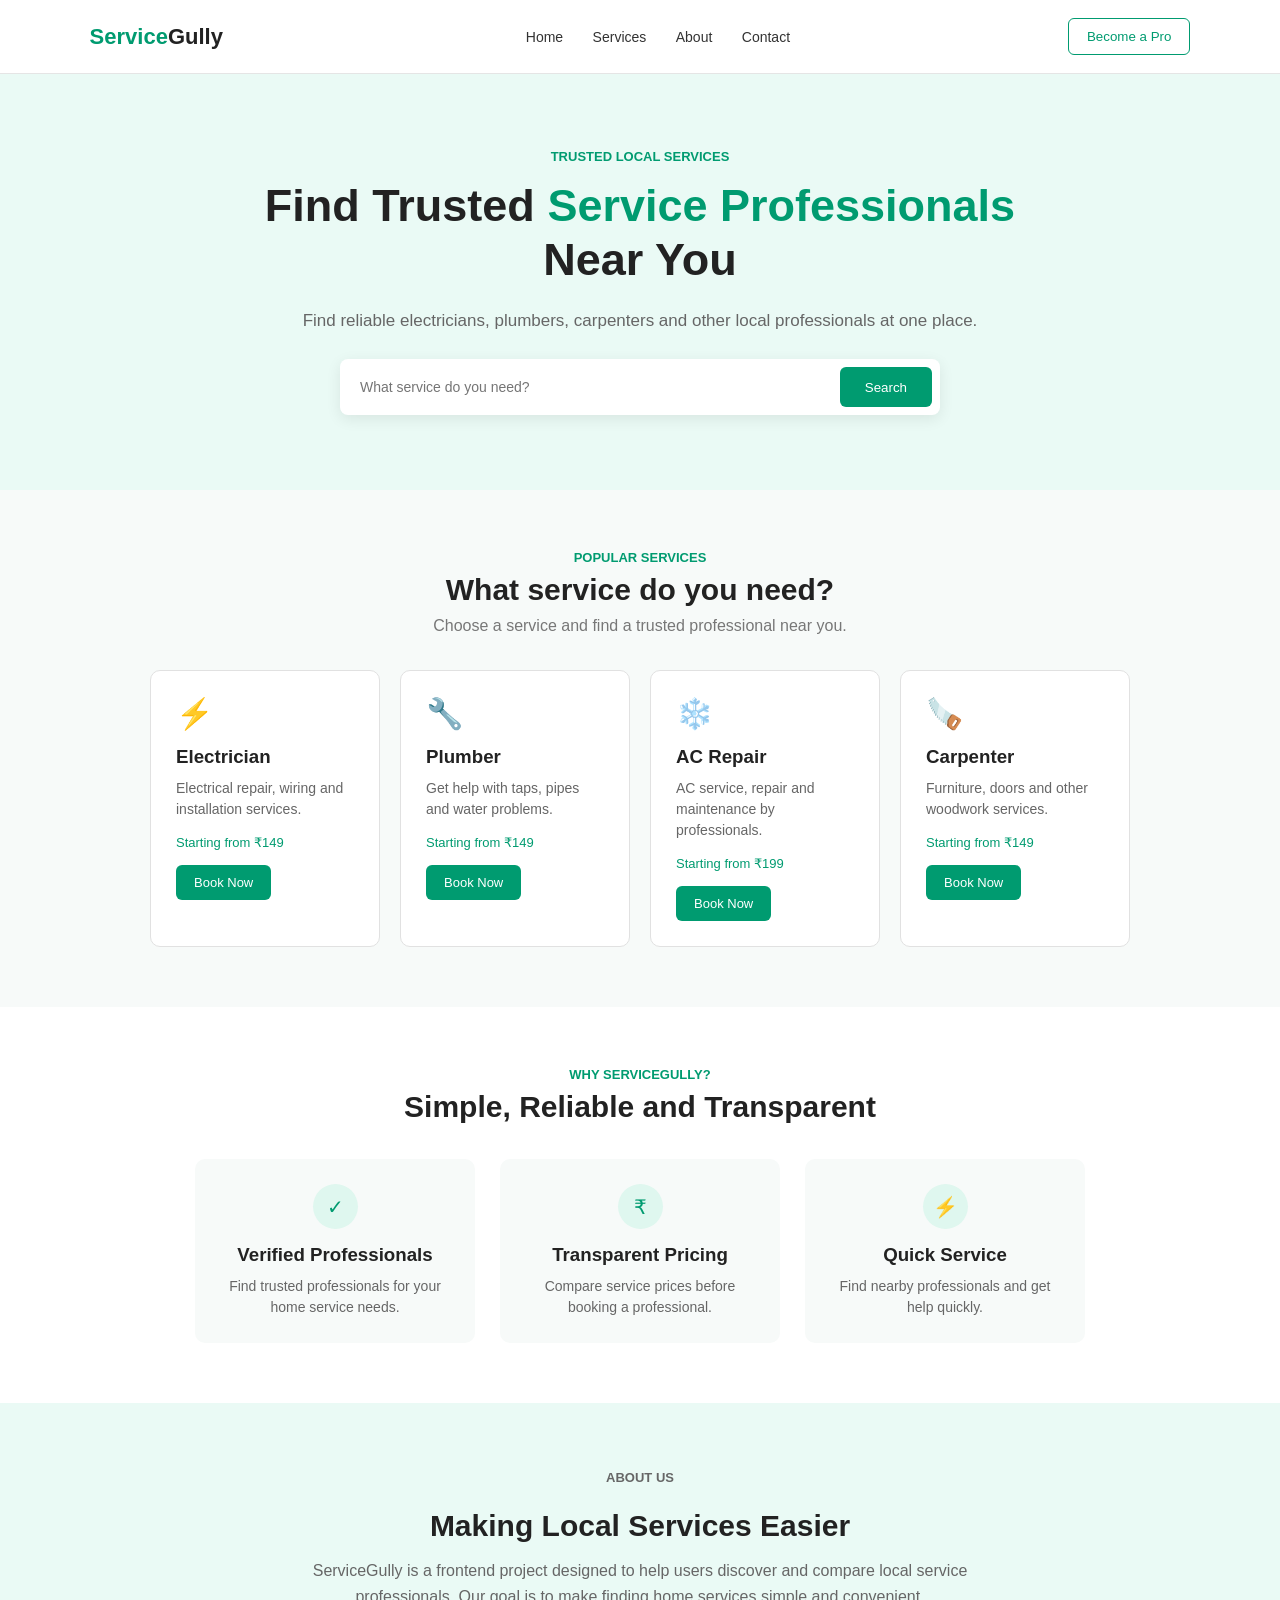
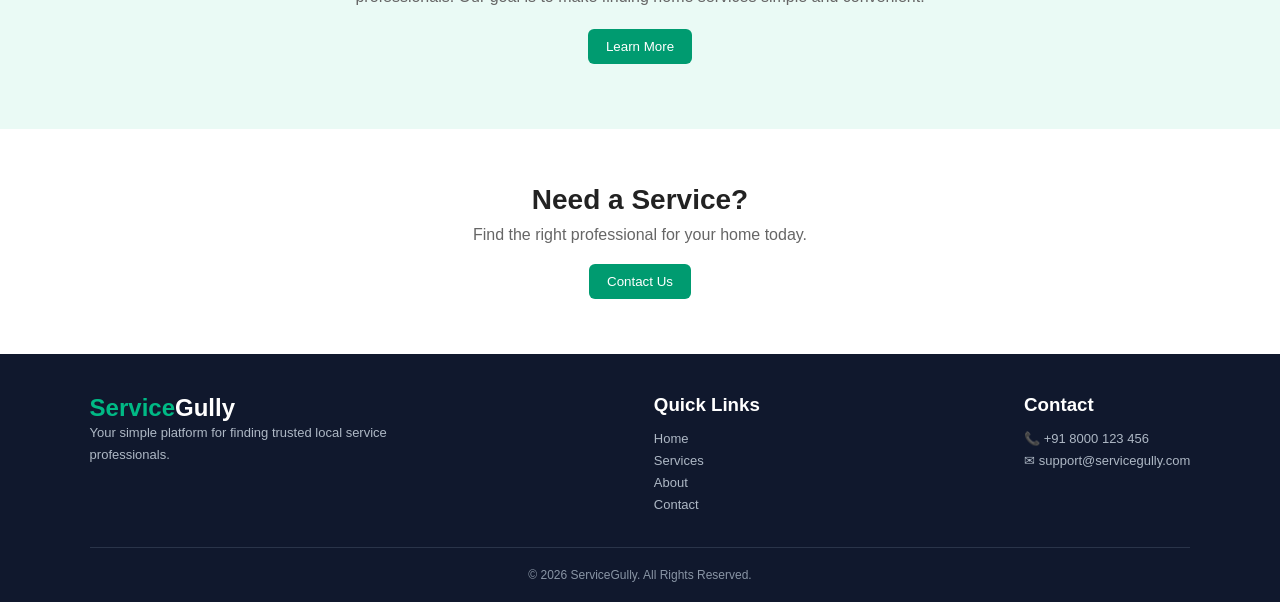
==== index.html @ fed14997 "Added ServiceGully frontend" ====
<!DOCTYPE html>
<html lang="en">
<head>
    <meta charset="UTF-8">
    <meta name="viewport" content="width=device-width, initial-scale=1.0">

    <title>ServiceGully - Local Services</title>

    <link rel="stylesheet" href="style.css">
</head>

<body>

    <!-- Navbar -->
    <header class="navbar">

        <div class="logo">
            <span>Service</span>Gully
        </div>

        <nav>
            <a href="#">Home</a>
            <a href="#services">Services</a>
            <a href="#about">About</a>
            <a href="#contact">Contact</a>
        </nav>

        <button class="nav-button">Become a Pro</button>

    </header>


    <!-- Hero Section -->
    <section class="hero">

        <div class="hero-content">

            <p class="small-heading">TRUSTED LOCAL SERVICES</p>

            <h1>
                Find Trusted
                <span>Service Professionals</span>
                Near You
            </h1>

            <p class="hero-text">
                Find reliable electricians, plumbers, carpenters
                and other local professionals at one place.
            </p>

            <div class="search-box">

                <input
                    type="text"
                    placeholder="What service do you need?"
                >

                <button>Search</button>

            </div>

        </div>

    </section>


    <!-- Services Section -->
    <section class="services-section" id="services">

        <p class="section-title">POPULAR SERVICES</p>

        <h2>What service do you need?</h2>

        <p class="section-text">
            Choose a service and find a trusted professional near you.
        </p>


        <div class="service-container">

            <!-- Card 1 -->
            <div class="service-card">

                <div class="service-icon">⚡</div>

                <h3>Electrician</h3>

                <p>
                    Electrical repair, wiring and installation services.
                </p>

                <span>Starting from ₹149</span>

                <button>Book Now</button>

            </div>


            <!-- Card 2 -->
            <div class="service-card">

                <div class="service-icon">🔧</div>

                <h3>Plumber</h3>

                <p>
                    Get help with taps, pipes and water problems.
                </p>

                <span>Starting from ₹149</span>

                <button>Book Now</button>

            </div>


            <!-- Card 3 -->
            <div class="service-card">

                <div class="service-icon">❄️</div>

                <h3>AC Repair</h3>

                <p>
                    AC service, repair and maintenance by professionals.
                </p>

                <span>Starting from ₹199</span>

                <button>Book Now</button>

            </div>


            <!-- Card 4 -->
            <div class="service-card">

                <div class="service-icon">🪚</div>

                <h3>Carpenter</h3>

                <p>
                    Furniture, doors and other woodwork services.
                </p>

                <span>Starting from ₹149</span>

                <button>Book Now</button>

            </div>

        </div>

    </section>


    <!-- Why ServiceGully -->
    <section class="why-section">

        <p class="section-title">WHY SERVICEGULLY?</p>

        <h2>Simple, Reliable and Transparent</h2>

        <div class="why-container">

            <div class="why-card">

                <div class="why-icon">✓</div>

                <h3>Verified Professionals</h3>

                <p>
                    Find trusted professionals for your home service needs.
                </p>

            </div>


            <div class="why-card">

                <div class="why-icon">₹</div>

                <h3>Transparent Pricing</h3>

                <p>
                    Compare service prices before booking a professional.
                </p>

            </div>


            <div class="why-card">

                <div class="why-icon">⚡</div>

                <h3>Quick Service</h3>

                <p>
                    Find nearby professionals and get help quickly.
                </p>

            </div>

        </div>

    </section>


    <!-- About Section -->
    <section class="about-section" id="about">

        <div class="about-content">

            <p class="section-title">ABOUT US</p>

            <h2>Making Local Services Easier</h2>

            <p>
                ServiceGully is a frontend project designed to help
                users discover and compare local service professionals.
                Our goal is to make finding home services simple and
                convenient.
            </p>

            <button>Learn More</button>

        </div>

    </section>


    <!-- Contact Section -->
    <section class="contact-section" id="contact">

        <h2>Need a Service?</h2>

        <p>
            Find the right professional for your home today.
        </p>

        <button>Contact Us</button>

    </section>


    <!-- Footer -->
    <footer>

        <div class="footer-content">

            <div>
                <h2><span>Service</span>Gully</h2>

                <p>
                    Your simple platform for finding trusted
                    local service professionals.
                </p>
            </div>


            <div>
                <h3>Quick Links</h3>

                <a href="#">Home</a>
                <a href="#services">Services</a>
                <a href="#about">About</a>
                <a href="#contact">Contact</a>
            </div>


            <div>
                <h3>Contact</h3>

                <p>📞 +91 8000 123 456</p>
                <p>✉ support@servicegully.com</p>
            </div>

        </div>


        <div class="copyright">

            <p>© 2026 ServiceGully. All Rights Reserved.</p>

        </div>

    </footer>

</body>
</html>
---- style.css ----
/* Basic Reset */

* {
    margin: 0;
    padding: 0;
    box-sizing: border-box;
}


body {
    font-family: Arial, sans-serif;
    color: #222;
    background-color: #f7faf9;
}


/* Navbar */

.navbar {
    background-color: white;

    display: flex;
    align-items: center;
    justify-content: space-between;

    padding: 18px 7%;

    border-bottom: 1px solid #e5e5e5;
}


.logo {
    font-size: 22px;
    font-weight: bold;
}

.logo span {
    color: #009b70;
}


nav a {
    text-decoration: none;
    color: #333;

    margin-left: 25px;

    font-size: 14px;
}


nav a:hover {
    color: #009b70;
}


button {
    background-color: #009b70;
    color: white;

    border: none;
    border-radius: 6px;

    padding: 10px 18px;

    cursor: pointer;
}


button:hover {
    background-color: #007d5b;
}


.nav-button {
    background-color: white;
    color: #009b70;

    border: 1px solid #009b70;
}


/* Hero */

.hero {
    background-color: #eafaf5;

    text-align: center;

    padding: 75px 20px;
}


.hero-content {
    max-width: 800px;
    margin: auto;
}


.small-heading {
    color: #009b70;

    font-size: 13px;
    font-weight: bold;

    margin-bottom: 15px;
}


.hero h1 {
    font-size: 45px;
    line-height: 1.2;

    margin-bottom: 20px;
}


.hero h1 span {
    color: #009b70;
}


.hero-text {
    color: #666;

    font-size: 17px;
    line-height: 1.6;

    margin-bottom: 25px;
}


.search-box {
    background-color: white;

    max-width: 600px;

    margin: auto;

    padding: 8px;

    border-radius: 8px;

    display: flex;

    box-shadow: 0 4px 15px #00000015;
}


.search-box input {
    flex: 1;

    border: none;

    padding: 12px;

    outline: none;

    font-size: 14px;
}


.search-box button {
    padding: 12px 25px;
}


/* Services */

.services-section {
    text-align: center;

    padding: 60px 7%;
}


.section-title {
    color: #009b70;

    font-size: 13px;
    font-weight: bold;

    margin-bottom: 8px;
}


.services-section h2,
.why-section h2 {
    font-size: 30px;

    margin-bottom: 10px;
}


.section-text {
    color: #777;

    margin-bottom: 35px;
}


.service-container {
    display: flex;

    justify-content: center;

    gap: 20px;

    flex-wrap: wrap;
}


.service-card {
    background-color: white;

    width: 230px;

    padding: 25px;

    border: 1px solid #e1e1e1;

    border-radius: 10px;

    text-align: left;

    transition: 0.3s;
}


.service-card:hover {
    transform: translateY(-5px);

    box-shadow: 0 8px 20px #00000012;
}


.service-icon {
    font-size: 30px;

    margin-bottom: 15px;
}


.service-card h3 {
    margin-bottom: 10px;
}


.service-card p {
    color: #666;

    font-size: 14px;

    line-height: 1.5;

    margin-bottom: 15px;
}


.service-card span {
    display: block;

    color: #009b70;

    font-size: 13px;

    margin-bottom: 15px;
}


.service-card button {
    font-size: 13px;
}


/* Why Section */

.why-section {
    background-color: white;

    text-align: center;

    padding: 60px 7%;
}


.why-container {
    display: flex;

    justify-content: center;

    gap: 25px;

    margin-top: 35px;
}


.why-card {
    width: 280px;

    padding: 25px;

    background-color: #f7faf9;

    border-radius: 10px;
}


.why-icon {
    background-color: #dff7ef;

    color: #009b70;

    width: 45px;
    height: 45px;

    display: flex;

    align-items: center;
    justify-content: center;

    margin: auto auto 15px;

    border-radius: 50%;

    font-size: 20px;
}


.why-card h3 {
    margin-bottom: 10px;
}


.why-card p {
    color: #666;

    font-size: 14px;

    line-height: 1.5;
}


/* About */

.about-section {
    padding: 65px 7%;

    background-color: #eafaf5;

    text-align: center;
}


.about-content {
    max-width: 700px;

    margin: auto;
}


.about-content h2 {
    font-size: 30px;

    margin-bottom: 15px;
}


.about-content p {
    color: #666;

    line-height: 1.6;

    margin-bottom: 20px;
}


/* Contact */

.contact-section {
    text-align: center;

    padding: 55px 20px;

    background-color: white;
}


.contact-section h2 {
    font-size: 28px;

    margin-bottom: 10px;
}


.contact-section p {
    color: #666;

    margin-bottom: 20px;
}


/* Footer */

footer {
    background-color: #10182d;

    color: white;

    padding: 40px 7% 20px;
}


.footer-content {
    display: flex;

    justify-content: space-between;

    gap: 50px;

    padding-bottom: 30px;
}


.footer-content > div {
    max-width: 300px;
}


.footer-content h2 span {
    color: #00b985;
}


.footer-content h3 {
    margin-bottom: 12px;
}


.footer-content p,
.footer-content a {
    color: #aeb8c5;

    font-size: 13px;

    line-height: 1.7;
}


.footer-content a {
    display: block;

    text-decoration: none;
}


.footer-content a:hover {
    color: #00b985;
}


.copyright {
    text-align: center;

    border-top: 1px solid #2a3449;

    padding-top: 20px;

    color: #8995a5;

    font-size: 12px;
}


/* Responsive Design */

@media (max-width: 700px) {

    .navbar {
        flex-direction: column;

        gap: 15px;
    }


    nav a {
        margin: 0 8px;
    }


    .hero h1 {
        font-size: 32px;
    }


    .search-box {
        flex-direction: column;

        gap: 8px;
    }


    .why-container {
        flex-direction: column;

        align-items: center;
    }


    .footer-content {
        flex-direction: column;
    }

}
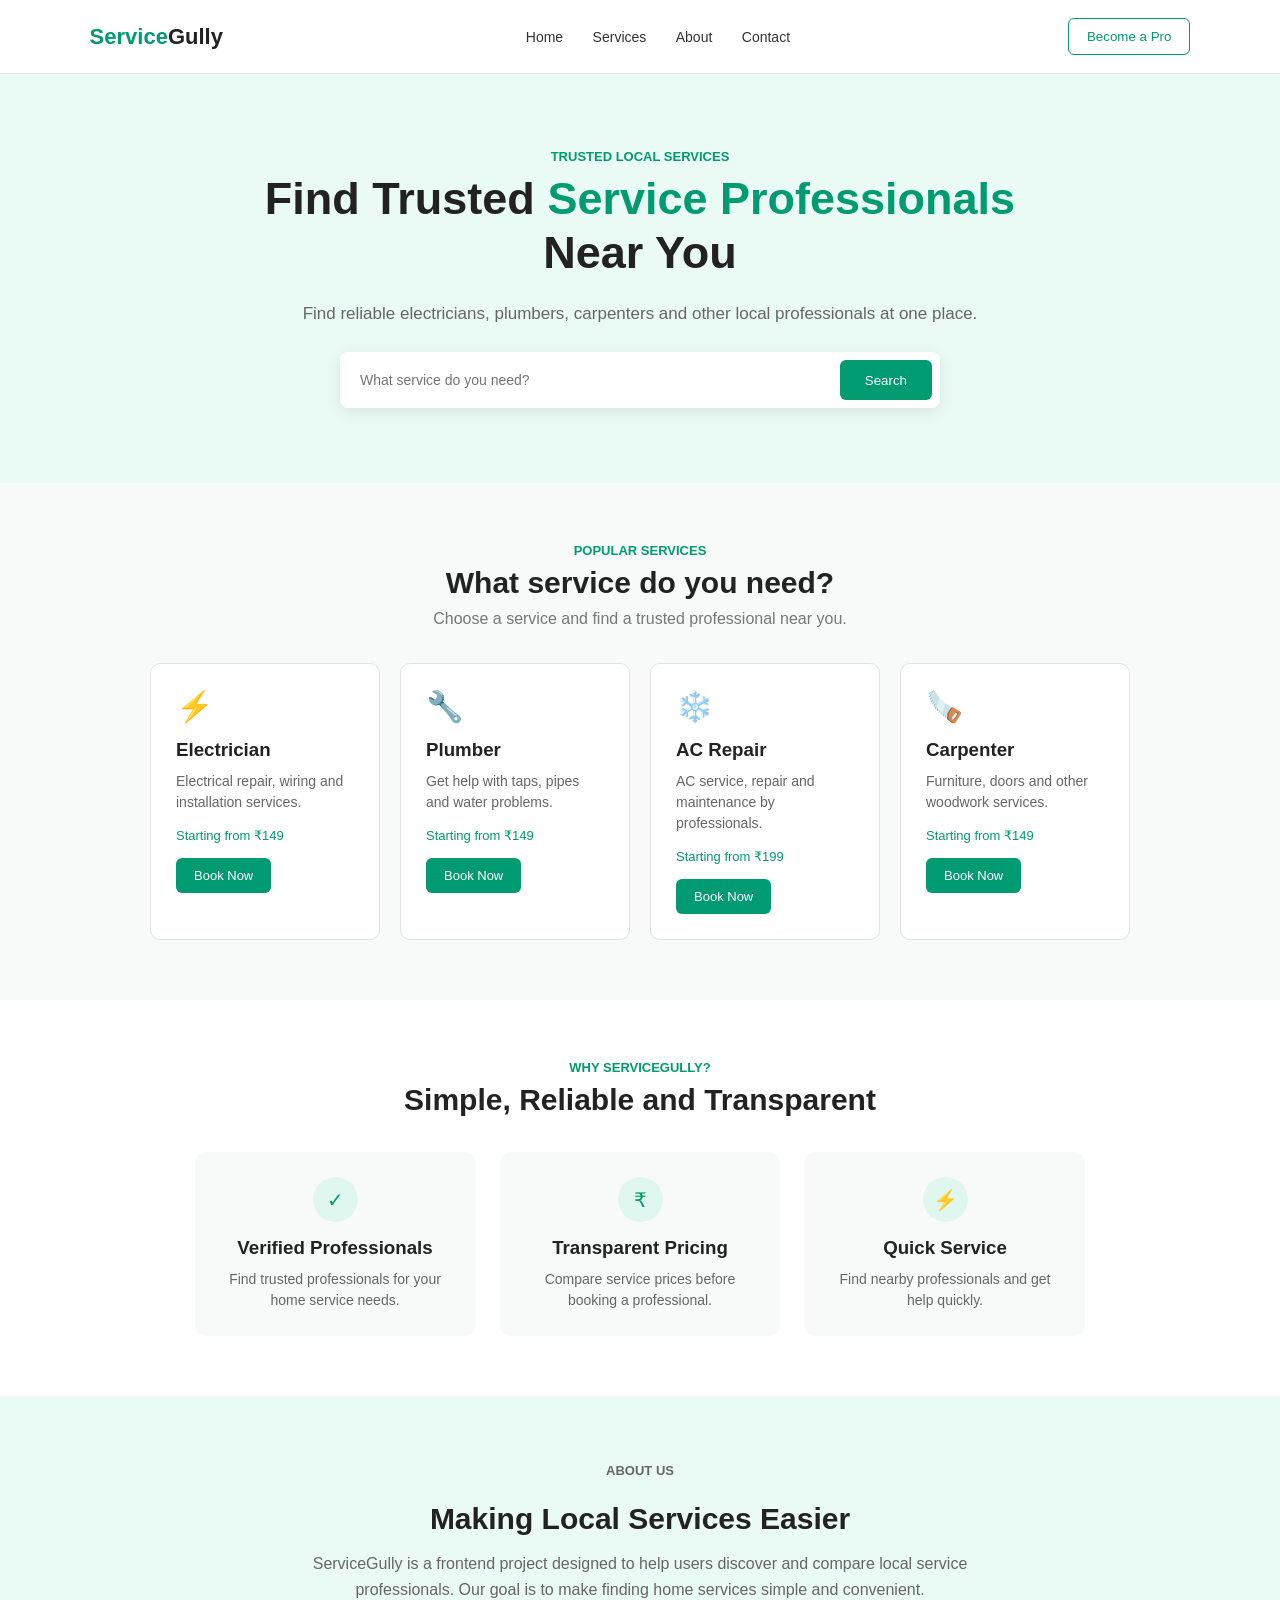
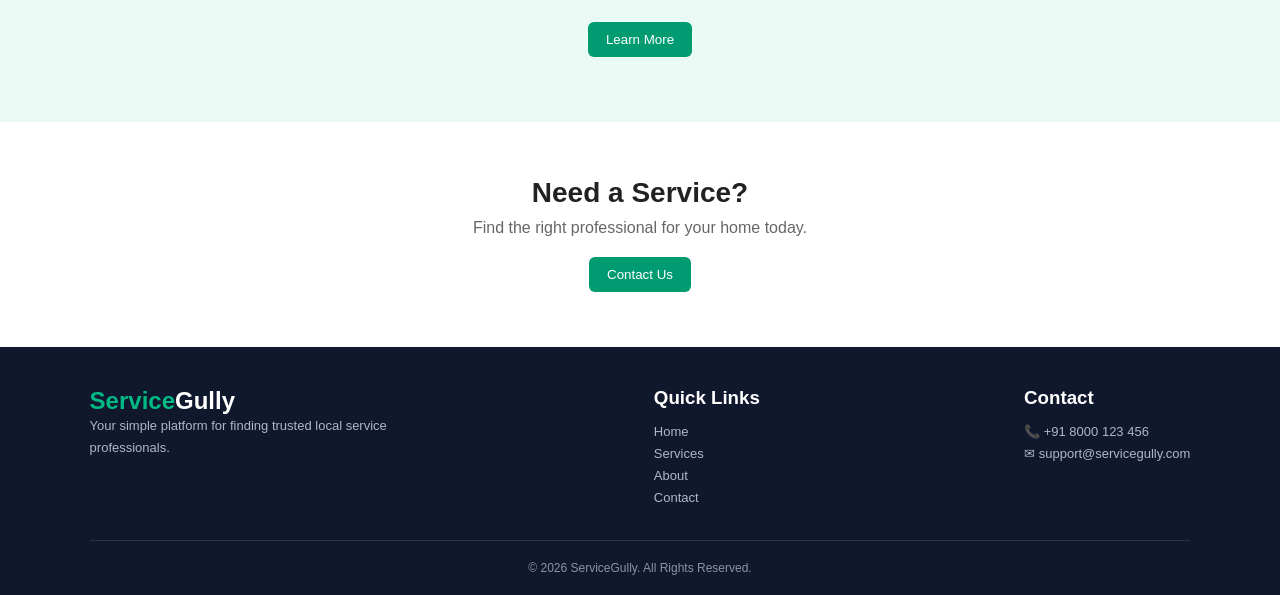
==== commit 360e76a9: "Changed css of button and section-heading" ====
--- a/index.html
+++ b/index.html
@@ -35,7 +35,7 @@
 
         <div class="hero-content">
 
-            <p class="small-heading">TRUSTED LOCAL SERVICES</p>
+            <p class="section-title">TRUSTED LOCAL SERVICES</p>
 
             <h1>
                 Find Trusted
--- a/style.css
+++ b/style.css
@@ -13,6 +13,15 @@
     background-color: #f7faf9;
 }
 
+.section-title {
+    color: #009b70;
+
+    font-size: 13px;
+    font-weight: bold;
+
+    margin-bottom: 8px;
+}
+
 
 /* Navbar */
 
@@ -69,6 +78,7 @@
 
 button:hover {
     background-color: #007d5b;
+    color: white;
 }
 
 
@@ -97,15 +107,6 @@
 }
 
 
-.small-heading {
-    color: #009b70;
-
-    font-size: 13px;
-    font-weight: bold;
-
-    margin-bottom: 15px;
-}
-
 
 .hero h1 {
     font-size: 45px;
@@ -174,14 +175,7 @@
 }
 
 
-.section-title {
-    color: #009b70;
-
-    font-size: 13px;
-    font-weight: bold;
-
-    margin-bottom: 8px;
-}
+
 
 
 .services-section h2,
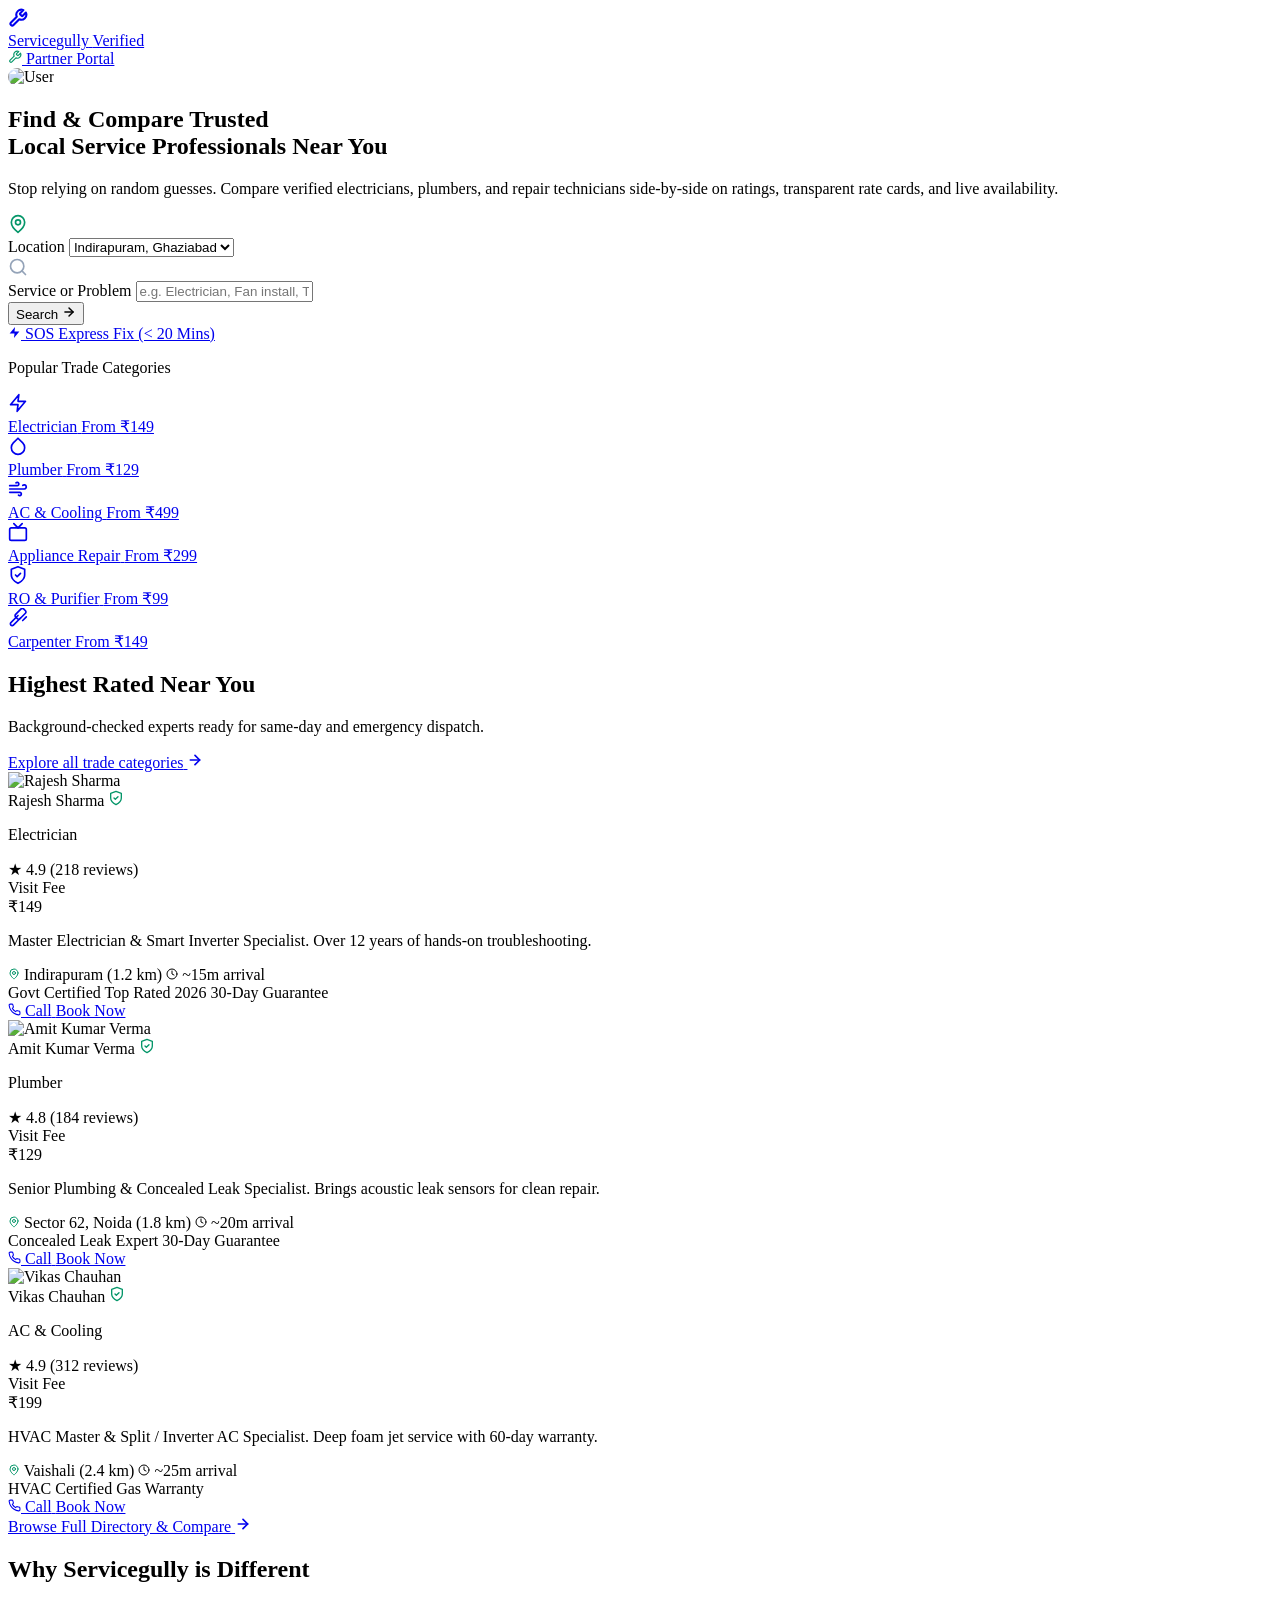
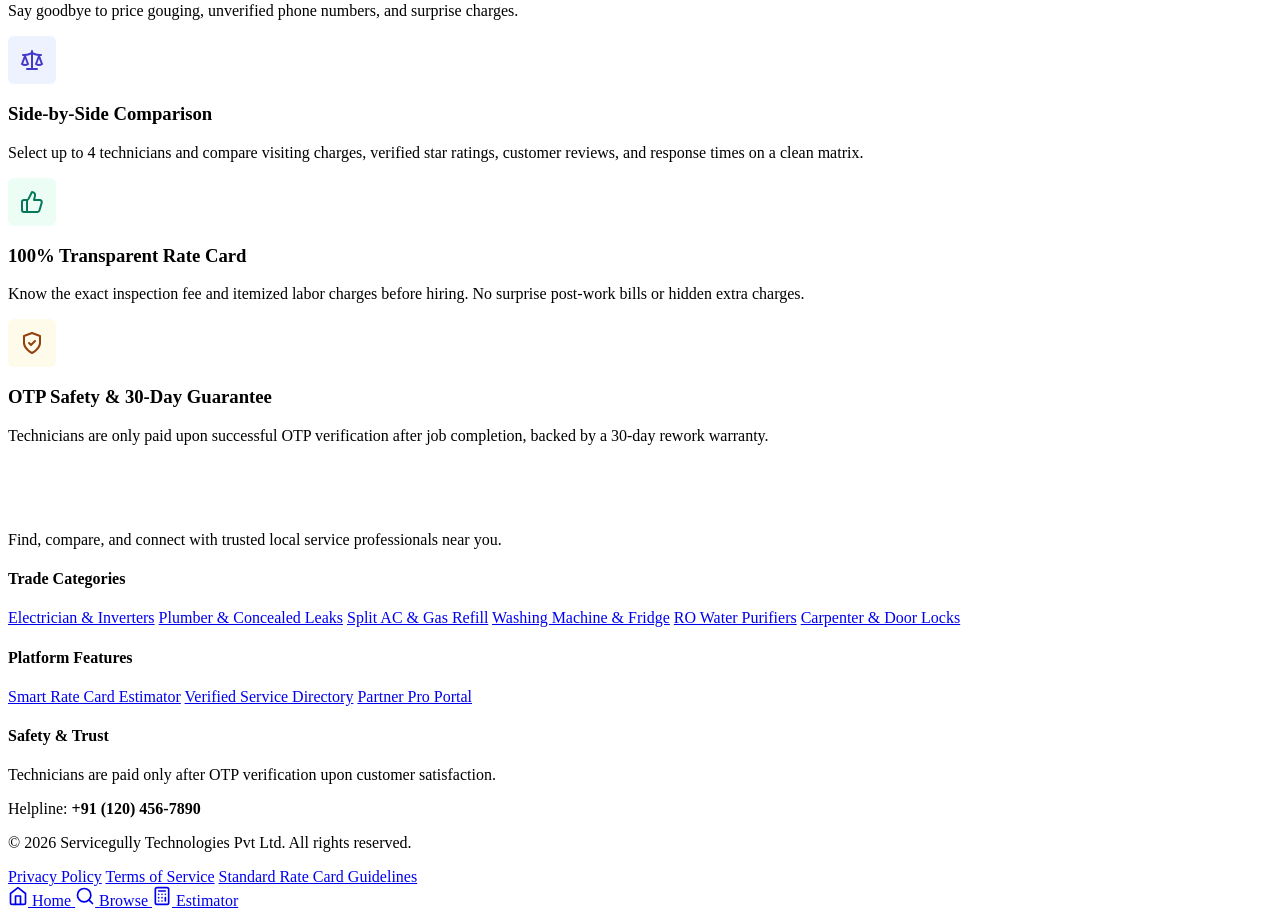
==== commit 1242b8a5: "index out" ====
--- a/index.html
+++ b/index.html
@@ -1,290 +1,506 @@
-<!DOCTYPE html>
+<!doctype html>
 <html lang="en">
-<head>
-    <meta charset="UTF-8">
-    <meta name="viewport" content="width=device-width, initial-scale=1.0">
-
-    <title>ServiceGully - Local Services</title>
-
-    <link rel="stylesheet" href="style.css">
-</head>
-
-<body>
-
-    <!-- Navbar -->
-    <header class="navbar">
-
-        <div class="logo">
-            <span>Service</span>Gully
-        </div>
-
-        <nav>
-            <a href="#">Home</a>
-            <a href="#services">Services</a>
-            <a href="#about">About</a>
-            <a href="#contact">Contact</a>
+  <head>
+    <meta charset="UTF-8" />
+    <meta name="viewport" content="width=device-width, initial-scale=1.0" />
+    <title>Servicegully — Find & Compare Trusted Local Service Professionals</title>
+    <meta name="description" content="Centralized platform to find, compare, and instantly book trusted local service professionals (electricians, plumbers, repair technicians) based on ratings, real-time availability, and transparent charges." />
+    
+    <!-- Tailwind CSS (CDN for this frontend prototype) -->
+    <script src="https://cdn.tailwindcss.com"></script>
+
+    <!-- Google Fonts: Sora (Headings) & Manrope (Body) -->
+    <link rel="preconnect" href="https://fonts.googleapis.com" />
+    <link rel="preconnect" href="https://fonts.gstatic.com" crossorigin />
+    <link href="https://fonts.googleapis.com/css2?family=Manrope:wght@300;400;500;600;700;800&family=Sora:wght@400;500;600;700;800;900&display=swap" rel="stylesheet" />
+
+    <!-- Pure Vanilla CSS Stylesheet -->
+    <link rel="stylesheet" href="css/style.css" />
+    <link rel="stylesheet" href="css/interactive.css" />
+  </head>
+  <body>
+    <!-- Top Navigation -->
+    <header class="header-sticky glass-nav">
+      <div class="container nav-wrapper">
+        <!-- Brand Logo & Locality -->
+        <div class="flex items-center gap-4">
+          <a href="index.html" class="brand-logo">
+            <div class="brand-icon-box">
+              <svg width="20" height="20" viewBox="0 0 24 24" fill="none" stroke="currentColor" stroke-width="2.5" stroke-linecap="round" stroke-linejoin="round"><path d="M14.7 6.3a1 1 0 0 0 0 1.4l1.6 1.6a1 1 0 0 0 1.4 0l3.77-3.77a6 6 0 0 1-7.94 7.94l-6.91 6.91a2.12 2.12 0 0 1-3-3l6.91-6.91a6 6 0 0 1 7.94-7.94l-3.76 3.76z"/></svg>
+            </div>
+            <div>
+              <div class="flex items-center">
+                <span class="brand-title">Service<span class="brand-highlight">gully</span></span>
+                <span class="brand-badge">Verified</span>
+              </div>
+              <p class="text-xs text-slate-500 font-medium" style="display: none; @media(min-width: 768px){display: block;}">Trusted local pros near you</p>
+            </div>
+          </a>
+
+          <!-- Locality Selector -->
+          <div style="display: none; @media(min-width: 1024px){display: block;}">
+            <div class="category-pill" style="padding: 0.375rem 0.75rem; font-size: 0.75rem;">
+              <svg width="14" height="14" viewBox="0 0 24 24" fill="none" stroke="#059669" stroke-width="2" stroke-linecap="round" stroke-linejoin="round"><path d="M20 10c0 6-8 12-8 12s-8-6-8-12a8 8 0 0 1 16 0Z"/><circle cx="12" cy="10" r="3"/></svg>
+              <span class="truncate" style="max-width: 140px;">Indirapuram, Ghaziabad</span>
+            </div>
+          </div>
+        </div>
+
+        <!-- Desktop Navigation Links -->
+        <nav class="flex items-center gap-2" style="display: none; @media(min-width: 768px){display: flex;}">
+          <a href="index.html" class="nav-link active">
+            <svg width="15" height="15" viewBox="0 0 24 24" fill="none" stroke="currentColor" stroke-width="2" stroke-linecap="round" stroke-linejoin="round"><path d="m3 9 9-7 9 7v11a2 2 0 0 1-2 2H5a2 2 0 0 1-2-2z"/><polyline points="9 22 9 12 15 12 15 22"/></svg>
+            <span>Home</span>
+          </a>
+          <a href="browse.html" class="nav-link">
+            <svg width="15" height="15" viewBox="0 0 24 24" fill="none" stroke="currentColor" stroke-width="2" stroke-linecap="round" stroke-linejoin="round"><circle cx="11" cy="11" r="8"/><path d="m21 21-4.3-4.3"/></svg>
+            <span>Find Pros</span>
+          </a>
+          <a href="calculator.html" class="nav-link">
+            <svg width="15" height="15" viewBox="0 0 24 24" fill="none" stroke="currentColor" stroke-width="2" stroke-linecap="round" stroke-linejoin="round"><rect width="16" height="20" x="4" y="2" rx="2"/><line x1="8" x2="16" y1="6" y2="6"/><line x1="16" x2="16" y1="14" y2="18"/><path d="M16 10h.01"/><path d="M12 10h.01"/><path d="M8 10h.01"/><path d="M12 14h.01"/><path d="M8 14h.01"/><path d="M12 18h.01"/><path d="M8 18h.01"/></svg>
+            <span>Rate Estimator</span>
+          </a>
         </nav>
 
-        <button class="nav-button">Become a Pro</button>
-
+        <!-- Right Controls -->
+        <div class="flex items-center gap-2.5">
+          <a href="partner.html" class="btn btn-outline btn-sm">
+            <svg width="14" height="14" viewBox="0 0 24 24" fill="none" stroke="#059669" stroke-width="2" stroke-linecap="round" stroke-linejoin="round"><path d="M14.7 6.3a1 1 0 0 0 0 1.4l1.6 1.6a1 1 0 0 0 1.4 0l3.77-3.77a6 6 0 0 1-7.94 7.94l-6.91 6.91a2.12 2.12 0 0 1-3-3l6.91-6.91a6 6 0 0 1 7.94-7.94l-3.76 3.76z"/></svg>
+            <span class="font-bold">Partner Portal</span>
+          </a>
+
+          <a href="browse.html?emergency=true" class="btn btn-sos btn-sm pulse-sos" style="display: none; @media(min-width: 1024px){display: inline-flex;}">
+            <svg width="14" height="14" viewBox="0 0 24 24" fill="currentColor" stroke="none"><polygon points="13 2 3 14 12 14 11 22 21 10 12 10 13 2"/></svg>
+            <span>SOS 30-Min</span>
+          </a>
+
+          <div class="flex items-center gap-2 p-1 rounded-full border border-slate-200 bg-white">
+            <img src="https://images.unsplash.com/photo-1535713875002-d1d0cf377fde?w=150" alt="User" style="width: 2rem; height: 2rem; border-radius: 9999px; object-fit: cover; border: 2px solid var(--color-primary-500);" />
+            <span class="font-bold text-xs text-slate-800" style="display: none; @media(min-width: 640px){display: inline;}">Rajshekhar</span>
+          </div>
+        </div>
+      </div>
     </header>
 
-
     <!-- Hero Section -->
-    <section class="hero">
-
-        <div class="hero-content">
-
-            <p class="section-title">TRUSTED LOCAL SERVICES</p>
-
-            <h1>
-                Find Trusted
-                <span>Service Professionals</span>
-                Near You
-            </h1>
-
-            <p class="hero-text">
-                Find reliable electricians, plumbers, carpenters
-                and other local professionals at one place.
+    <section class="hero-section">
+      <div class="hero-glow-1"></div>
+      <div class="hero-glow-2"></div>
+
+      <div class="container relative">
+        <!-- Headline -->
+        <div class="text-center max-w-4xl mb-8">
+          <h1 class="hero-title">
+            Find & Compare Trusted <br />
+            <span class="gradient-text">Local Service Professionals</span> Near You
+          </h1>
+          <p class="text-sm sm:text-base text-slate-600 max-w-2xl mx-auto font-medium mt-4 leading-relaxed">
+            Stop relying on random guesses. Compare verified electricians, plumbers, and repair technicians side-by-side on ratings, transparent rate cards, and live availability.
+          </p>
+        </div>
+
+        <!-- Central Search Box -->
+        <div class="max-w-3xl mb-8">
+          <form action="browse.html" method="GET" class="search-box-card flex flex-col md:flex-row items-stretch gap-3">
+            <!-- Locality Selector -->
+            <div class="search-field-pill">
+              <svg width="20" height="20" viewBox="0 0 24 24" fill="none" stroke="#059669" stroke-width="2" stroke-linecap="round" stroke-linejoin="round"><path d="M20 10c0 6-8 12-8 12s-8-6-8-12a8 8 0 0 1 16 0Z"/><circle cx="12" cy="10" r="3"/></svg>
+              <div class="flex-1 text-left min-w-0">
+                <label class="field-label">Location</label>
+                <select name="locality" class="field-select">
+                  <option value="Indirapuram, Ghaziabad" selected>Indirapuram, Ghaziabad</option>
+                  <option value="Sector 62, Noida">Sector 62, Noida</option>
+                  <option value="Vaishali, Ghaziabad">Vaishali, Ghaziabad</option>
+                  <option value="Kaushambi, Ghaziabad">Kaushambi, Ghaziabad</option>
+                  <option value="Vasundhara, Ghaziabad">Vasundhara, Ghaziabad</option>
+                  <option value="Sector 18, Noida">Sector 18, Noida</option>
+                </select>
+              </div>
+            </div>
+
+            <!-- Keyword Input -->
+            <div class="search-field-pill" style="flex: 1.5;">
+              <svg width="20" height="20" viewBox="0 0 24 24" fill="none" stroke="#94a3b8" stroke-width="2" stroke-linecap="round" stroke-linejoin="round"><circle cx="11" cy="11" r="8"/><path d="m21 21-4.3-4.3"/></svg>
+              <div class="flex-1 text-left">
+                <label class="field-label">Service or Problem</label>
+                <input type="text" name="search" placeholder="e.g. Electrician, Fan install, Tap leak..." class="field-input" />
+              </div>
+            </div>
+
+            <!-- Action Buttons -->
+            <div class="flex items-center gap-2">
+              <button type="submit" class="btn btn-primary btn-md flex-1">
+                <span>Search</span>
+                <svg width="14" height="14" viewBox="0 0 24 24" fill="none" stroke="currentColor" stroke-width="2.5" stroke-linecap="round" stroke-linejoin="round"><path d="M5 12h14"/><path d="m12 5 7 7-7 7"/></svg>
+              </button>
+            </div>
+          </form>
+
+          <!-- Quick SOS Pill -->
+          <div class="mt-4 flex items-center justify-start gap-3 px-2">
+            <a href="browse.html?emergency=true" class="btn btn-sos btn-sm pulse-sos">
+              <svg width="13" height="13" viewBox="0 0 24 24" fill="currentColor" stroke="none"><polygon points="13 2 3 14 12 14 11 22 21 10 12 10 13 2"/></svg>
+              <span>SOS Express Fix (&lt; 20 Mins)</span>
+            </a>
+          </div>
+        </div>
+
+        <!-- Popular Trade Categories Grid -->
+        <div class="mt-12">
+          <p class="text-center text-xs font-bold uppercase tracking-wider text-slate-400 mb-4">Popular Trade Categories</p>
+          <div class="grid grid-cols-2 sm:grid-cols-3 md:grid-cols-6 gap-3">
+            <a href="browse.html?category=Electrician" class="category-card">
+              <div class="category-icon-box">
+                <svg width="20" height="20" viewBox="0 0 24 24" fill="none" stroke="currentColor" stroke-width="2" stroke-linecap="round" stroke-linejoin="round"><polygon points="13 2 3 14 12 14 11 22 21 10 12 10 13 2"/></svg>
+              </div>
+              <span class="font-bold text-xs text-slate-800">Electrician</span>
+              <span class="text-[10px] text-slate-400 mt-0.5">From ₹149</span>
+            </a>
+
+            <a href="browse.html?category=Plumber" class="category-card">
+              <div class="category-icon-box">
+                <svg width="20" height="20" viewBox="0 0 24 24" fill="none" stroke="currentColor" stroke-width="2" stroke-linecap="round" stroke-linejoin="round"><path d="M12 2.69l5.66 5.66a8 8 0 1 1-11.31 0z"/></svg>
+              </div>
+              <span class="font-bold text-xs text-slate-800">Plumber</span>
+              <span class="text-[10px] text-slate-400 mt-0.5">From ₹129</span>
+            </a>
+
+            <a href="browse.html?category=AC%20Repair" class="category-card">
+              <div class="category-icon-box">
+                <svg width="20" height="20" viewBox="0 0 24 24" fill="none" stroke="currentColor" stroke-width="2" stroke-linecap="round" stroke-linejoin="round"><path d="M17.7 7.7a2.5 2.5 0 1 1 1.8 4.3H2"/><path d="M9.6 4.6A2 2 0 1 1 11 8H2"/><path d="M12.6 19.4A2 2 0 1 0 14 16H2"/></svg>
+              </div>
+              <span class="font-bold text-xs text-slate-800">AC & Cooling</span>
+              <span class="text-[10px] text-slate-400 mt-0.5">From ₹499</span>
+            </a>
+
+            <a href="browse.html?category=Appliance%20Specialist" class="category-card">
+              <div class="category-icon-box">
+                <svg width="20" height="20" viewBox="0 0 24 24" fill="none" stroke="currentColor" stroke-width="2" stroke-linecap="round" stroke-linejoin="round"><rect width="20" height="15" x="2" y="7" rx="2" ry="2"/><polyline points="17 2 12 7 7 2"/></svg>
+              </div>
+              <span class="font-bold text-xs text-slate-800">Appliance Repair</span>
+              <span class="text-[10px] text-slate-400 mt-0.5">From ₹299</span>
+            </a>
+
+            <a href="browse.html?category=RO%20Water%20Purifier" class="category-card">
+              <div class="category-icon-box">
+                <svg width="20" height="20" viewBox="0 0 24 24" fill="none" stroke="currentColor" stroke-width="2" stroke-linecap="round" stroke-linejoin="round"><path d="M12 22s8-4 8-10V5l-8-3-8 3v7c0 6 8 10 8 10z"/><path d="m9 12 2 2 4-4"/></svg>
+              </div>
+              <span class="font-bold text-xs text-slate-800">RO & Purifier</span>
+              <span class="text-[10px] text-slate-400 mt-0.5">From ₹99</span>
+            </a>
+
+            <a href="browse.html?category=Carpenter" class="category-card">
+              <div class="category-icon-box">
+                <svg width="20" height="20" viewBox="0 0 24 24" fill="none" stroke="currentColor" stroke-width="2" stroke-linecap="round" stroke-linejoin="round"><path d="m15 12-8.5 8.5c-.83.83-2.17.83-3 0 0 0 0 0 0 0a2.12 2.12 0 0 1 0-3L12 9"/><path d="M17.64 15 22 10.64"/><path d="m20.91 3.26-2.17-2.18a2.12 2.12 0 0 0-3 0L9.12 7.7a2.12 2.12 0 0 0 0 3l2.18 2.18a2.12 2.12 0 0 0 3 0l6.61-6.62a2.12 2.12 0 0 0 0-3z"/></svg>
+              </div>
+              <span class="font-bold text-xs text-slate-800">Carpenter</span>
+              <span class="text-[10px] text-slate-400 mt-0.5">From ₹149</span>
+            </a>
+          </div>
+        </div>
+
+      </div>
+    </section>
+
+    <!-- Featured Top-Rated Specialists -->
+    <section class="py-16 bg-slate-50">
+      <div class="container">
+        <div class="flex flex-col md:flex-row md:items-end justify-between gap-4 mb-10">
+          <div>
+            <h2 class="text-2xl sm:text-3xl font-extrabold text-slate-900">Highest Rated Near You</h2>
+            <p class="text-slate-600 text-xs sm:text-sm mt-1">Background-checked experts ready for same-day and emergency dispatch.</p>
+          </div>
+
+          <a href="browse.html" class="inline-flex items-center gap-1.5 text-xs sm:text-sm font-bold text-emerald-700 hover:text-emerald-800">
+            <span>Explore all trade categories</span>
+            <svg width="16" height="16" viewBox="0 0 24 24" fill="none" stroke="currentColor" stroke-width="2.5" stroke-linecap="round" stroke-linejoin="round"><path d="M5 12h14"/><path d="m12 5 7 7-7 7"/></svg>
+          </a>
+        </div>
+
+        <div class="grid grid-cols-1 sm:grid-cols-2 lg:grid-cols-3 gap-6">
+          
+          <!-- Card 1: Rajesh Sharma -->
+          <div class="pro-card">
+            <div>
+              <div class="flex items-start justify-between gap-3 mb-4">
+                <div class="flex items-center gap-3">
+                  <img src="https://images.unsplash.com/photo-1540569014015-19a7be504e3a?w=400&auto=format&fit=crop&q=80" alt="Rajesh Sharma" class="pro-avatar" />
+                  <div>
+                    <div class="flex items-center gap-1.5">
+                      <span class="font-extrabold text-sm text-slate-900">Rajesh Sharma</span>
+                      <svg width="16" height="16" viewBox="0 0 24 24" fill="none" stroke="#059669" stroke-width="2" stroke-linecap="round" stroke-linejoin="round"><path d="M12 22s8-4 8-10V5l-8-3-8 3v7c0 6 8 10 8 10z"/><path d="m9 12 2 2 4-4"/></svg>
+                    </div>
+                    <p class="text-xs text-slate-500 font-semibold">Electrician</p>
+                    <div class="flex items-center gap-1 text-xs font-bold text-amber-700 mt-0.5">
+                      <span>★ 4.9</span>
+                      <span class="text-slate-400 font-normal">(218 reviews)</span>
+                    </div>
+                  </div>
+                </div>
+
+                <div class="text-right">
+                  <span class="text-[10px] font-bold text-slate-400 uppercase">Visit Fee</span>
+                  <div class="text-lg font-black text-slate-900 font-heading">₹149</div>
+                </div>
+              </div>
+
+              <p class="text-xs text-slate-600 mb-3 leading-relaxed">Master Electrician & Smart Inverter Specialist. Over 12 years of hands-on troubleshooting.</p>
+
+              <div class="flex flex-wrap items-center gap-x-3 gap-y-1 text-[11px] text-slate-500 mb-4 pb-3 border-b border-slate-100">
+                <span class="flex items-center gap-1">
+                  <svg width="12" height="12" viewBox="0 0 24 24" fill="none" stroke="#059669" stroke-width="2" stroke-linecap="round" stroke-linejoin="round"><path d="M20 10c0 6-8 12-8 12s-8-6-8-12a8 8 0 0 1 16 0Z"/><circle cx="12" cy="10" r="3"/></svg>
+                  <span>Indirapuram (1.2 km)</span>
+                </span>
+                <span class="flex items-center gap-1 font-bold text-emerald-700">
+                  <svg width="12" height="12" viewBox="0 0 24 24" fill="none" stroke="currentColor" stroke-width="2" stroke-linecap="round" stroke-linejoin="round"><circle cx="12" cy="12" r="10" /><polyline points="12 6 12 12 16 14"/></svg>
+                  <span>~15m arrival</span>
+                </span>
+              </div>
+
+              <div class="flex flex-wrap gap-1 mb-4">
+                <span class="badge-tag badge-emerald">Govt Certified</span>
+                <span class="badge-tag badge-emerald">Top Rated 2026</span>
+                <span class="badge-tag badge-emerald">30-Day Guarantee</span>
+              </div>
+            </div>
+
+            <div class="flex items-center gap-2 pt-2">
+              <a href="tel:+919876543210" class="btn btn-sm btn-outline flex-1">
+                <svg width="13" height="13" viewBox="0 0 24 24" fill="none" stroke="currentColor" stroke-width="2" stroke-linecap="round" stroke-linejoin="round"><path d="M22 16.92v3a2 2 0 0 1-2.18 2 19.79 19.79 0 0 1-8.63-3.07 19.5 19.5 0 0 1-6-6 19.79 19.79 0 0 1-3.07-8.67A2 2 0 0 1 4.11 2h3a2 2 0 0 1 2 1.72 12.84 12.84 0 0 0 .7 2.81 2 2 0 0 1-.45 2.11L8.09 9.91a16 16 0 0 0 6 6l1.27-1.27a2 2 0 0 1 2.11-.45 12.84 12.84 0 0 0 2.81.7A2 2 0 0 1 22 16.92z"/></svg>
+                <span>Call</span>
+              </a>
+              <a href="browse.html" class="btn btn-sm btn-primary flex-1">Book Now</a>
+            </div>
+          </div>
+
+          <!-- Card 2: Amit Kumar Verma -->
+          <div class="pro-card">
+            <div>
+              <div class="flex items-start justify-between gap-3 mb-4">
+                <div class="flex items-center gap-3">
+                  <img src="https://images.unsplash.com/photo-1507003211169-0a1dd7228f2d?w=400&auto=format&fit=crop&q=80" alt="Amit Kumar Verma" class="pro-avatar" />
+                  <div>
+                    <div class="flex items-center gap-1.5">
+                      <span class="font-extrabold text-sm text-slate-900">Amit Kumar Verma</span>
+                      <svg width="16" height="16" viewBox="0 0 24 24" fill="none" stroke="#059669" stroke-width="2" stroke-linecap="round" stroke-linejoin="round"><path d="M12 22s8-4 8-10V5l-8-3-8 3v7c0 6 8 10 8 10z"/><path d="m9 12 2 2 4-4"/></svg>
+                    </div>
+                    <p class="text-xs text-slate-500 font-semibold">Plumber</p>
+                    <div class="flex items-center gap-1 text-xs font-bold text-amber-700 mt-0.5">
+                      <span>★ 4.8</span>
+                      <span class="text-slate-400 font-normal">(184 reviews)</span>
+                    </div>
+                  </div>
+                </div>
+
+                <div class="text-right">
+                  <span class="text-[10px] font-bold text-slate-400 uppercase">Visit Fee</span>
+                  <div class="text-lg font-black text-slate-900 font-heading">₹129</div>
+                </div>
+              </div>
+
+              <p class="text-xs text-slate-600 mb-3 leading-relaxed">Senior Plumbing & Concealed Leak Specialist. Brings acoustic leak sensors for clean repair.</p>
+
+              <div class="flex flex-wrap items-center gap-x-3 gap-y-1 text-[11px] text-slate-500 mb-4 pb-3 border-b border-slate-100">
+                <span class="flex items-center gap-1">
+                  <svg width="12" height="12" viewBox="0 0 24 24" fill="none" stroke="#059669" stroke-width="2" stroke-linecap="round" stroke-linejoin="round"><path d="M20 10c0 6-8 12-8 12s-8-6-8-12a8 8 0 0 1 16 0Z"/><circle cx="12" cy="10" r="3"/></svg>
+                  <span>Sector 62, Noida (1.8 km)</span>
+                </span>
+                <span class="flex items-center gap-1 font-bold text-emerald-700">
+                  <svg width="12" height="12" viewBox="0 0 24 24" fill="none" stroke="currentColor" stroke-width="2" stroke-linecap="round" stroke-linejoin="round"><circle cx="12" cy="12" r="10"/><polyline points="12 6 12 12 16 14"/></svg>
+                  <span>~20m arrival</span>
+                </span>
+              </div>
+
+              <div class="flex flex-wrap gap-1 mb-4">
+                <span class="badge-tag badge-emerald">Concealed Leak Expert</span>
+                <span class="badge-tag badge-emerald">30-Day Guarantee</span>
+              </div>
+            </div>
+
+            <div class="flex items-center gap-2 pt-2">
+              <a href="tel:+919876543210" class="btn btn-sm btn-outline flex-1">
+                <svg width="13" height="13" viewBox="0 0 24 24" fill="none" stroke="currentColor" stroke-width="2" stroke-linecap="round" stroke-linejoin="round"><path d="M22 16.92v3a2 2 0 0 1-2.18 2 19.79 19.79 0 0 1-8.63-3.07 19.5 19.5 0 0 1-6-6 19.79 19.79 0 0 1-3.07-8.67A2 2 0 0 1 4.11 2h3a2 2 0 0 1 2 1.72 12.84 12.84 0 0 0 .7 2.81 2 2 0 0 1-.45 2.11L8.09 9.91a16 16 0 0 0 6 6l1.27-1.27a2 2 0 0 1 2.11-.45 12.84 12.84 0 0 0 2.81.7A2 2 0 0 1 22 16.92z"/></svg>
+                <span>Call</span>
+              </a>
+              <a href="browse.html" class="btn btn-sm btn-primary flex-1">Book Now</a>
+            </div>
+          </div>
+
+          <!-- Card 3: Vikas Chauhan -->
+          <div class="pro-card">
+            <div>
+              <div class="flex items-start justify-between gap-3 mb-4">
+                <div class="flex items-center gap-3">
+                  <img src="https://images.unsplash.com/photo-1500648767791-00dcc994a43e?w=400&auto=format&fit=crop&q=80" alt="Vikas Chauhan" class="pro-avatar" />
+                  <div>
+                    <div class="flex items-center gap-1.5">
+                      <span class="font-extrabold text-sm text-slate-900">Vikas Chauhan</span>
+                      <svg width="16" height="16" viewBox="0 0 24 24" fill="none" stroke="#059669" stroke-width="2" stroke-linecap="round" stroke-linejoin="round"><path d="M12 22s8-4 8-10V5l-8-3-8 3v7c0 6 8 10 8 10z"/><path d="m9 12 2 2 4-4"/></svg>
+                    </div>
+                    <p class="text-xs text-slate-500 font-semibold">AC & Cooling</p>
+                    <div class="flex items-center gap-1 text-xs font-bold text-amber-700 mt-0.5">
+                      <span>★ 4.9</span>
+                      <span class="text-slate-400 font-normal">(312 reviews)</span>
+                    </div>
+                  </div>
+                </div>
+
+                <div class="text-right">
+                  <span class="text-[10px] font-bold text-slate-400 uppercase">Visit Fee</span>
+                  <div class="text-lg font-black text-slate-900 font-heading">₹199</div>
+                </div>
+              </div>
+
+              <p class="text-xs text-slate-600 mb-3 leading-relaxed">HVAC Master & Split / Inverter AC Specialist. Deep foam jet service with 60-day warranty.</p>
+
+              <div class="flex flex-wrap items-center gap-x-3 gap-y-1 text-[11px] text-slate-500 mb-4 pb-3 border-b border-slate-100">
+                <span class="flex items-center gap-1">
+                  <svg width="12" height="12" viewBox="0 0 24 24" fill="none" stroke="#059669" stroke-width="2" stroke-linecap="round" stroke-linejoin="round"><path d="M20 10c0 6-8 12-8 12s-8-6-8-12a8 8 0 0 1 16 0Z"/><circle cx="12" cy="10" r="3"/></svg>
+                  <span>Vaishali (2.4 km)</span>
+                </span>
+                <span class="flex items-center gap-1 font-bold text-emerald-700">
+                  <svg width="12" height="12" viewBox="0 0 24 24" fill="none" stroke="currentColor" stroke-width="2" stroke-linecap="round" stroke-linejoin="round"><circle cx="12" cy="12" r="10"/><polyline points="12 6 12 12 16 14"/></svg>
+                  <span>~25m arrival</span>
+                </span>
+              </div>
+
+              <div class="flex flex-wrap gap-1 mb-4">
+                <span class="badge-tag badge-emerald">HVAC Certified</span>
+                <span class="badge-tag badge-emerald">Gas Warranty</span>
+              </div>
+            </div>
+
+            <div class="flex items-center gap-2 pt-2">
+              <a href="tel:+919876543210" class="btn btn-sm btn-outline flex-1">
+                <svg width="13" height="13" viewBox="0 0 24 24" fill="none" stroke="currentColor" stroke-width="2" stroke-linecap="round" stroke-linejoin="round"><path d="M22 16.92v3a2 2 0 0 1-2.18 2 19.79 19.79 0 0 1-8.63-3.07 19.5 19.5 0 0 1-6-6 19.79 19.79 0 0 1-3.07-8.67A2 2 0 0 1 4.11 2h3a2 2 0 0 1 2 1.72 12.84 12.84 0 0 0 .7 2.81 2 2 0 0 1-.45 2.11L8.09 9.91a16 16 0 0 0 6 6l1.27-1.27a2 2 0 0 1 2.11-.45 12.84 12.84 0 0 0 2.81.7A2 2 0 0 1 22 16.92z"/></svg>
+                <span>Call</span>
+              </a>
+              <a href="browse.html" class="btn btn-sm btn-primary flex-1">Book Now</a>
+            </div>
+          </div>
+
+
+
+        </div>
+
+        <div class="mt-12 text-center">
+          <a href="browse.html" class="btn btn-dark btn-lg">
+            <span>Browse Full Directory & Compare</span>
+            <svg width="16" height="16" viewBox="0 0 24 24" fill="none" stroke="currentColor" stroke-width="2.5" stroke-linecap="round" stroke-linejoin="round"><path d="M5 12h14"/><path d="m12 5 7 7-7 7"/></svg>
+          </a>
+        </div>
+      </div>
+    </section>
+
+    <!-- Why Servicegully is Different -->
+    <section id="why-servicegully" class="py-20 bg-white border-y border-slate-200">
+      <div class="container">
+        <div class="text-center max-w-2xl mb-16">
+          <h2 class="text-3xl font-extrabold text-slate-900">Why Servicegully is Different</h2>
+          <p class="text-slate-600 text-sm mt-2">Say goodbye to price gouging, unverified phone numbers, and surprise charges.</p>
+        </div>
+
+        <div class="grid grid-cols-1 md:grid-cols-3 gap-8">
+          <div class="space-y-3">
+            <div style="width: 3rem; height: 3rem; border-radius: 6px; background: #eef2ff; color: #4338ca; display: flex; align-items: center; justify-content: center;">
+              <svg width="24" height="24" viewBox="0 0 24 24" fill="none" stroke="currentColor" stroke-width="2" stroke-linecap="round" stroke-linejoin="round"><path d="m16 16 3-8 3 8c-.87.65-1.92 1-3 1s-2.13-.35-3-1Z"/><path d="m2 16 3-8 3 8c-.87.65-1.92 1-3 1s-2.13-.35-3-1Z"/><path d="M7 21h10"/><path d="M12 3v18"/><path d="M3 7h2c2 0 5-1 7-2 2 1 5 2 7 2h2"/></svg>
+            </div>
+            <h3 class="text-lg font-bold text-slate-900">Side-by-Side Comparison</h3>
+            <p class="text-slate-600 text-xs sm:text-sm leading-relaxed">
+              Select up to 4 technicians and compare visiting charges, verified star ratings, customer reviews, and response times on a clean matrix.
             </p>
-
-            <div class="search-box">
-
-                <input
-                    type="text"
-                    placeholder="What service do you need?"
-                >
-
-                <button>Search</button>
-
-            </div>
-
-        </div>
-
+          </div>
+
+          <div class="space-y-3">
+            <div style="width: 3rem; height: 3rem; border-radius: 6px; background: #ecfdf5; color: #047857; display: flex; align-items: center; justify-content: center;">
+              <svg width="24" height="24" viewBox="0 0 24 24" fill="none" stroke="currentColor" stroke-width="2" stroke-linecap="round" stroke-linejoin="round"><path d="M7 10v12"/><path d="M15 5.88 14 10h5.83a2 2 0 0 1 1.92 2.56l-2.33 8A2 2 0 0 1 17.5 22H4a2 2 0 0 1-2-2v-8a2 2 0 0 1 2-2h2.76a2 2 0 0 0 1.79-1.11L12 2h0a3.13 3.13 0 0 1 3 3.88Z"/></svg>
+            </div>
+            <h3 class="text-lg font-bold text-slate-900">100% Transparent Rate Card</h3>
+            <p class="text-slate-600 text-xs sm:text-sm leading-relaxed">
+              Know the exact inspection fee and itemized labor charges before hiring. No surprise post-work bills or hidden extra charges.
+            </p>
+          </div>
+
+          <div class="space-y-3">
+            <div style="width: 3rem; height: 3rem; border-radius: 6px; background: #fffbeb; color: #92400e; display: flex; align-items: center; justify-content: center;">
+              <svg width="24" height="24" viewBox="0 0 24 24" fill="none" stroke="currentColor" stroke-width="2" stroke-linecap="round" stroke-linejoin="round"><path d="M12 22s8-4 8-10V5l-8-3-8 3v7c0 6 8 10 8 10z"/><path d="m9 12 2 2 4-4"/></svg>
+            </div>
+            <h3 class="text-lg font-bold text-slate-900">OTP Safety & 30-Day Guarantee</h3>
+            <p class="text-slate-600 text-xs sm:text-sm leading-relaxed">
+              Technicians are only paid upon successful OTP verification after job completion, backed by a 30-day rework warranty.
+            </p>
+          </div>
+        </div>
+      </div>
     </section>
 
 
-    <!-- Services Section -->
-    <section class="services-section" id="services">
-
-        <p class="section-title">POPULAR SERVICES</p>
-
-        <h2>What service do you need?</h2>
-
-        <p class="section-text">
-            Choose a service and find a trusted professional near you.
-        </p>
-
-
-        <div class="service-container">
-
-            <!-- Card 1 -->
-            <div class="service-card">
-
-                <div class="service-icon">⚡</div>
-
-                <h3>Electrician</h3>
-
-                <p>
-                    Electrical repair, wiring and installation services.
-                </p>
-
-                <span>Starting from ₹149</span>
-
-                <button>Book Now</button>
-
-            </div>
-
-
-            <!-- Card 2 -->
-            <div class="service-card">
-
-                <div class="service-icon">🔧</div>
-
-                <h3>Plumber</h3>
-
-                <p>
-                    Get help with taps, pipes and water problems.
-                </p>
-
-                <span>Starting from ₹149</span>
-
-                <button>Book Now</button>
-
-            </div>
-
-
-            <!-- Card 3 -->
-            <div class="service-card">
-
-                <div class="service-icon">❄️</div>
-
-                <h3>AC Repair</h3>
-
-                <p>
-                    AC service, repair and maintenance by professionals.
-                </p>
-
-                <span>Starting from ₹199</span>
-
-                <button>Book Now</button>
-
-            </div>
-
-
-            <!-- Card 4 -->
-            <div class="service-card">
-
-                <div class="service-icon">🪚</div>
-
-                <h3>Carpenter</h3>
-
-                <p>
-                    Furniture, doors and other woodwork services.
-                </p>
-
-                <span>Starting from ₹149</span>
-
-                <button>Book Now</button>
-
-            </div>
-
-        </div>
-
-    </section>
-
-
-    <!-- Why ServiceGully -->
-    <section class="why-section">
-
-        <p class="section-title">WHY SERVICEGULLY?</p>
-
-        <h2>Simple, Reliable and Transparent</h2>
-
-        <div class="why-container">
-
-            <div class="why-card">
-
-                <div class="why-icon">✓</div>
-
-                <h3>Verified Professionals</h3>
-
-                <p>
-                    Find trusted professionals for your home service needs.
-                </p>
-
-            </div>
-
-
-            <div class="why-card">
-
-                <div class="why-icon">₹</div>
-
-                <h3>Transparent Pricing</h3>
-
-                <p>
-                    Compare service prices before booking a professional.
-                </p>
-
-            </div>
-
-
-            <div class="why-card">
-
-                <div class="why-icon">⚡</div>
-
-                <h3>Quick Service</h3>
-
-                <p>
-                    Find nearby professionals and get help quickly.
-                </p>
-
-            </div>
-
-        </div>
-
-    </section>
-
-
-    <!-- About Section -->
-    <section class="about-section" id="about">
-
-        <div class="about-content">
-
-            <p class="section-title">ABOUT US</p>
-
-            <h2>Making Local Services Easier</h2>
-
-            <p>
-                ServiceGully is a frontend project designed to help
-                users discover and compare local service professionals.
-                Our goal is to make finding home services simple and
-                convenient.
+    <!-- Footer -->
+    <footer id="contact-us" class="site-footer">
+      <div class="container">
+        <div class="grid grid-cols-1 sm:grid-cols-2 md:grid-cols-4 gap-8 mb-12">
+          <div>
+            <div class="flex items-center gap-2 mb-4">
+              <div class="brand-icon-box" style="width: 2.25rem; height: 2.25rem;">
+                <svg width="16" height="16" viewBox="0 0 24 24" fill="none" stroke="#ffffff" stroke-width="2.5" stroke-linecap="round" stroke-linejoin="round"><path d="M14.7 6.3a1 1 0 0 0 0 1.4l1.6 1.6a1 1 0 0 0 1.4 0l3.77-3.77a6 6 0 0 1-7.94 7.94l-6.91 6.91a2.12 2.12 0 0 1-3-3l6.91-6.91a6 6 0 0 1 7.94-7.94l-3.76 3.76z"/></svg>
+              </div>
+              <span class="brand-title" style="color: #ffffff;">Service<span class="brand-highlight">gully</span></span>
+            </div>
+            <p class="text-xs text-slate-400 leading-relaxed">
+              Find, compare, and connect with trusted local service professionals near you.
             </p>
-
-            <button>Learn More</button>
-
-        </div>
-
-    </section>
-
-
-    <!-- Contact Section -->
-    <section class="contact-section" id="contact">
-
-        <h2>Need a Service?</h2>
-
-        <p>
-            Find the right professional for your home today.
-        </p>
-
-        <button>Contact Us</button>
-
-    </section>
-
-
-    <!-- Footer -->
-    <footer>
-
-        <div class="footer-content">
-
-            <div>
-                <h2><span>Service</span>Gully</h2>
-
-                <p>
-                    Your simple platform for finding trusted
-                    local service professionals.
-                </p>
-            </div>
-
-
-            <div>
-                <h3>Quick Links</h3>
-
-                <a href="#">Home</a>
-                <a href="#services">Services</a>
-                <a href="#about">About</a>
-                <a href="#contact">Contact</a>
-            </div>
-
-
-            <div>
-                <h3>Contact</h3>
-
-                <p>📞 +91 8000 123 456</p>
-                <p>✉ support@servicegully.com</p>
-            </div>
-
-        </div>
-
-
-        <div class="copyright">
-
-            <p>© 2026 ServiceGully. All Rights Reserved.</p>
-
-        </div>
-
+          </div>
+
+          <div>
+            <h4 class="footer-heading">Trade Categories</h4>
+            <a href="browse.html?category=Electrician" class="footer-link">Electrician & Inverters</a>
+            <a href="browse.html?category=Plumber" class="footer-link">Plumber & Concealed Leaks</a>
+            <a href="browse.html?category=AC%20Repair" class="footer-link">Split AC & Gas Refill</a>
+            <a href="browse.html?category=Appliance%20Specialist" class="footer-link">Washing Machine & Fridge</a>
+            <a href="browse.html?category=RO%20Water%20Purifier" class="footer-link">RO Water Purifiers</a>
+            <a href="browse.html?category=Carpenter" class="footer-link">Carpenter & Door Locks</a>
+          </div>
+
+          <div>
+            <h4 class="footer-heading">Platform Features</h4>
+            <a href="calculator.html" class="footer-link">Smart Rate Card Estimator</a>
+            <a href="browse.html" class="footer-link">Verified Service Directory</a>
+            <a href="partner.html" class="footer-link">Partner Pro Portal</a>
+          </div>
+
+          <div>
+            <h4 class="footer-heading">Safety & Trust</h4>
+            <p class="text-xs text-slate-400 mb-2">Technicians are paid only after OTP verification upon customer satisfaction.</p>
+            <p class="text-xs text-slate-400">Helpline: <strong class="text-slate-200">+91 (120) 456-7890</strong></p>
+          </div>
+        </div>
+
+        <div class="pt-8 border-t border-slate-800 flex flex-col sm:flex-row items-center justify-between gap-4 text-xs text-slate-500">
+          <p>© 2026 Servicegully Technologies Pvt Ltd. All rights reserved.</p>
+          <div class="flex items-center gap-4">
+            <a href="#" class="hover:text-slate-300">Privacy Policy</a>
+            <a href="#" class="hover:text-slate-300">Terms of Service</a>
+            <a href="calculator.html" class="hover:text-slate-300">Standard Rate Card Guidelines</a>
+          </div>
+        </div>
+      </div>
     </footer>
 
-</body>
-</html>+    <!-- Mobile Bottom Navigation -->
+    <nav class="mobile-bottom-nav">
+      <a href="index.html" class="mobile-nav-item active">
+        <svg width="20" height="20" viewBox="0 0 24 24" fill="none" stroke="currentColor" stroke-width="2" stroke-linecap="round" stroke-linejoin="round"><path d="m3 9 9-7 9 7v11a2 2 0 0 1-2 2H5a2 2 0 0 1-2-2z"/><polyline points="9 22 9 12 15 12 15 22"/></svg>
+        <span>Home</span>
+      </a>
+      <a href="browse.html" class="mobile-nav-item">
+        <svg width="20" height="20" viewBox="0 0 24 24" fill="none" stroke="currentColor" stroke-width="2" stroke-linecap="round" stroke-linejoin="round"><circle cx="11" cy="11" r="8"/><path d="m21 21-4.3-4.3"/></svg>
+        <span>Browse</span>
+      </a>
+      <a href="calculator.html" class="mobile-nav-item">
+        <svg width="20" height="20" viewBox="0 0 24 24" fill="none" stroke="currentColor" stroke-width="2" stroke-linecap="round" stroke-linejoin="round"><rect width="16" height="20" x="4" y="2" rx="2"/><line x1="8" x2="16" y1="6" y2="6"/><line x1="16" x2="16" y1="14" y2="18"/><path d="M16 10h.01"/><path d="M12 10h.01"/><path d="M8 10h.01"/><path d="M12 14h.01"/><path d="M8 14h.01"/><path d="M12 18h.01"/><path d="M8 18h.01"/></svg>
+        <span>Estimator</span>
+      </a>
+    </nav>
+    <script src="js/servicegully.js"></script>
+  </body>
+</html>
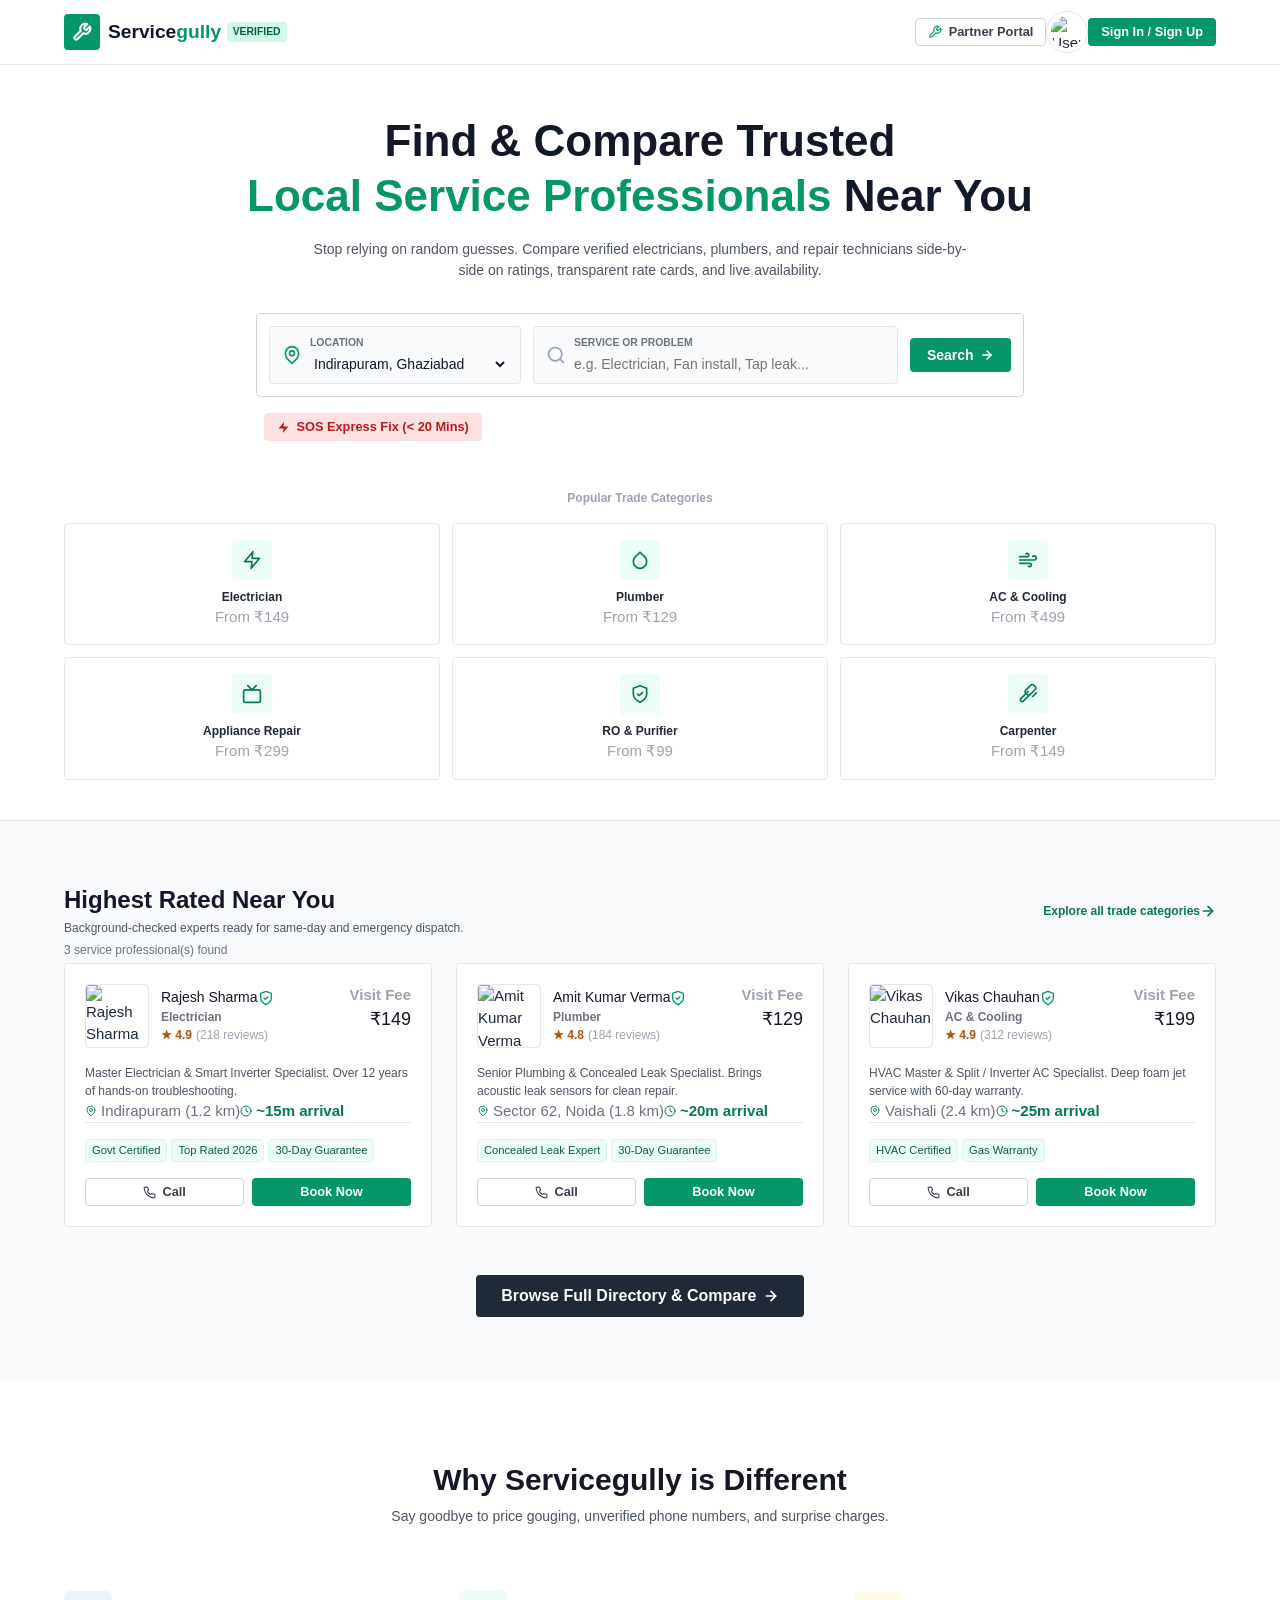
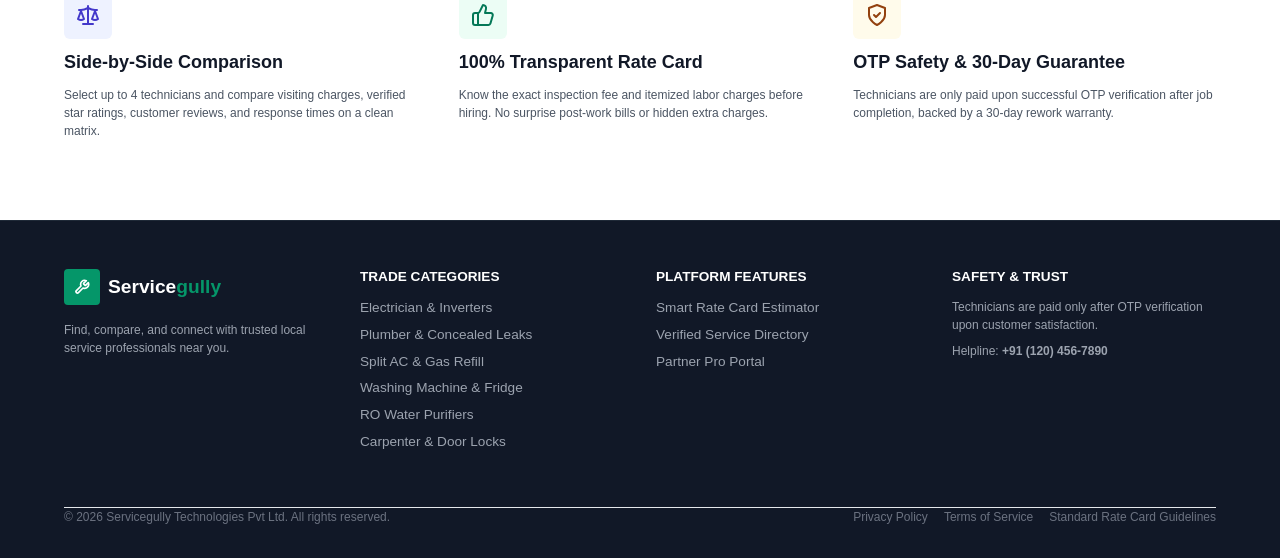
==== commit 8f0a67f4: "Move project pages to repository root Co-authored-by: Copilot <223556219+Copilot@users.noreply.githu" ====
--- a/index.html
+++ b/index.html
@@ -15,8 +15,8 @@
     <link href="https://fonts.googleapis.com/css2?family=Manrope:wght@300;400;500;600;700;800&family=Sora:wght@400;500;600;700;800;900&display=swap" rel="stylesheet" />
 
     <!-- Pure Vanilla CSS Stylesheet -->
-    <link rel="stylesheet" href="css/style.css" />
-    <link rel="stylesheet" href="css/interactive.css" />
+    <link rel="stylesheet" href="style.css" />
+    <link rel="stylesheet" href="interactive.css" />
   </head>
   <body>
     <!-- Top Navigation -->
@@ -501,6 +501,6 @@
         <span>Estimator</span>
       </a>
     </nav>
-    <script src="js/servicegully.js"></script>
+    <script src="servicegully.js"></script>
   </body>
 </html>
--- a/style.css
+++ b/style.css
@@ -0,0 +1,628 @@
+/* ==========================================================================
+   ServiceGully - Clean, Human UI Stylesheet (Flat, No Boxy/Hover Effects)
+   ========================================================================== */
+
+/* --- Reset & Base --- */
+*, *::before, *::after {
+  box-sizing: border-box;
+  margin: 0;
+  padding: 0;
+}
+
+html {
+  scroll-behavior: smooth;
+}
+
+body {
+  font-family: -apple-system, BlinkMacSystemFont, "Segoe UI", Roboto, "Helvetica Neue", Arial, sans-serif;
+  background-color: #ffffff;
+  color: #1e293b;
+  line-height: 1.5;
+  font-size: 15px;
+  padding-bottom: 4.5rem;
+}
+
+@media (min-width: 768px) {
+  body {
+    padding-bottom: 0;
+  }
+}
+
+h1, h2, h3, h4, h5, h6 {
+  color: #0f172a;
+  font-weight: 700;
+  line-height: 1.25;
+}
+
+a {
+  color: inherit;
+  text-decoration: none;
+}
+
+button, input, select, textarea {
+  font-family: inherit;
+  font-size: inherit;
+}
+
+button {
+  cursor: pointer;
+  border: none;
+  background: none;
+}
+
+img {
+  max-width: 100%;
+  height: auto;
+  display: block;
+}
+
+svg {
+  display: inline-block;
+  vertical-align: middle;
+  flex-shrink: 0;
+}
+
+/* --- Layout & Container --- */
+.container {
+  width: 100%;
+  max-width: 1200px;
+  margin: 0 auto;
+  padding: 0 1rem;
+}
+
+@media (min-width: 768px) {
+  .container {
+    padding: 0 1.5rem;
+  }
+}
+
+.max-w-2xl { max-width: 42rem; margin-left: auto; margin-right: auto; }
+.max-w-3xl { max-width: 48rem; margin-left: auto; margin-right: auto; }
+.max-w-4xl { max-width: 56rem; margin-left: auto; margin-right: auto; }
+.max-w-5xl { max-width: 64rem; margin-left: auto; margin-right: auto; }
+
+/* --- Flexbox & Grid --- */
+.flex { display: flex; }
+.inline-flex { display: inline-flex; }
+.flex-col { flex-direction: column; }
+.flex-row { flex-direction: row; }
+.flex-wrap { flex-wrap: wrap; }
+.items-center { align-items: center; }
+.items-start { align-items: flex-start; }
+.items-end { align-items: flex-end; }
+.justify-between { justify-content: space-between; }
+.justify-center { justify-content: center; }
+.justify-end { justify-content: flex-end; }
+.flex-1 { flex: 1 1 0%; }
+.shrink-0 { flex-shrink: 0; }
+
+.gap-1 { gap: 0.25rem; }
+.gap-2 { gap: 0.5rem; }
+.gap-2-5 { gap: 0.625rem; }
+.gap-3 { gap: 0.75rem; }
+.gap-4 { gap: 1rem; }
+.gap-5 { gap: 1.25rem; }
+.gap-6 { gap: 1.5rem; }
+.gap-8 { gap: 2rem; }
+
+.space-y-1 > * + * { margin-top: 0.25rem; }
+.space-y-2 > * + * { margin-top: 0.5rem; }
+.space-y-3 > * + * { margin-top: 0.75rem; }
+.space-y-4 > * + * { margin-top: 1rem; }
+.space-y-6 > * + * { margin-top: 1.5rem; }
+.space-y-8 > * + * { margin-top: 2rem; }
+
+.grid { display: grid; }
+.grid-cols-1 { grid-template-columns: repeat(1, minmax(0, 1fr)); }
+.grid-cols-2 { grid-template-columns: repeat(2, minmax(0, 1fr)); }
+.grid-cols-3 { grid-template-columns: repeat(3, minmax(0, 1fr)); }
+.grid-cols-4 { grid-template-columns: repeat(4, minmax(0, 1fr)); }
+.grid-cols-6 { grid-template-columns: repeat(6, minmax(0, 1fr)); }
+
+@media (min-width: 640px) {
+  .sm\:grid-cols-2 { grid-template-columns: repeat(2, minmax(0, 1fr)); }
+  .sm\:grid-cols-3 { grid-template-columns: repeat(3, minmax(0, 1fr)); }
+  .sm\:flex-row { flex-direction: row; }
+  .sm\:items-center { align-items: center; }
+}
+
+@media (min-width: 768px) {
+  .md\:grid-cols-2 { grid-template-columns: repeat(2, minmax(0, 1fr)); }
+  .md\:grid-cols-3 { grid-template-columns: repeat(3, minmax(0, 1fr)); }
+  .md\:grid-cols-4 { grid-template-columns: repeat(4, minmax(0, 1fr)); }
+  .md\:flex-row { flex-direction: row; }
+  .md\:items-center { align-items: center; }
+  .md\:text-left { text-align: left; }
+  .md\:text-right { text-align: right; }
+}
+
+@media (min-width: 1024px) {
+  .lg\:grid-cols-2 { grid-template-columns: repeat(2, minmax(0, 1fr)); }
+  .lg\:grid-cols-3 { grid-template-columns: repeat(3, minmax(0, 1fr)); }
+  .lg\:grid-cols-4 { grid-template-columns: repeat(4, minmax(0, 1fr)); }
+}
+
+/* --- Header & Navigation --- */
+.header-sticky {
+  position: sticky;
+  top: 0;
+  z-index: 50;
+  background-color: #ffffff;
+  border-bottom: 1px solid #e5e7eb;
+}
+
+.glass-nav, .glass-card {
+  background-color: #ffffff;
+}
+
+.nav-wrapper {
+  height: 4rem;
+  display: flex;
+  align-items: center;
+  justify-content: space-between;
+}
+
+.brand-logo {
+  display: flex;
+  align-items: center;
+  gap: 0.5rem;
+}
+
+.brand-icon-box {
+  width: 2.25rem;
+  height: 2.25rem;
+  border-radius: 4px;
+  background-color: #059669;
+  color: #ffffff;
+  display: flex;
+  align-items: center;
+  justify-content: center;
+}
+
+.brand-title {
+  font-weight: 700;
+  font-size: 1.2rem;
+  color: #0f172a;
+}
+
+.brand-highlight {
+  color: #059669;
+}
+
+.brand-badge {
+  display: inline-block;
+  padding: 2px 6px;
+  border-radius: 4px;
+  font-size: 0.65rem;
+  font-weight: 700;
+  background-color: #d1fae5;
+  color: #065f46;
+  text-transform: uppercase;
+  margin-left: 0.35rem;
+}
+
+.nav-link {
+  padding: 0.4rem 0.75rem;
+  border-radius: 4px;
+  font-size: 0.875rem;
+  font-weight: 500;
+  color: #4b5563;
+  display: inline-flex;
+  align-items: center;
+  gap: 0.35rem;
+}
+
+.nav-link.active {
+  color: #059669;
+  font-weight: 600;
+}
+
+/* --- Buttons --- */
+.btn {
+  display: inline-flex;
+  align-items: center;
+  justify-content: center;
+  gap: 0.4rem;
+  font-weight: 600;
+  border-radius: 4px;
+  border: 1px solid transparent;
+  cursor: pointer;
+  text-decoration: none;
+  font-size: 0.875rem;
+  line-height: 1;
+}
+
+.btn-sm {
+  padding: 0.4rem 0.75rem;
+  font-size: 0.8rem;
+}
+
+.btn-md {
+  padding: 0.55rem 1rem;
+}
+
+.btn-lg {
+  padding: 0.75rem 1.5rem;
+  font-size: 1rem;
+}
+
+.btn-primary {
+  background-color: #059669;
+  color: #ffffff;
+}
+
+.btn-dark {
+  background-color: #1f2937;
+  color: #ffffff;
+}
+
+.btn-outline {
+  background-color: #ffffff;
+  border-color: #d1d5db;
+  color: #374151;
+}
+
+.btn-compare {
+  background-color: #eef2ff;
+  border-color: #e0e7ff;
+  color: #4338ca;
+}
+
+.btn-sos {
+  background-color: #fee2e2;
+  border-color: #fee2e2;
+  color: #b91c1c;
+}
+
+/* --- Flat Content Blocks (No Heavy Boxes/Shadows) --- */
+.card {
+  background-color: #ffffff;
+  border: 1px solid #e5e7eb;
+  border-radius: 4px;
+  padding: 1.25rem;
+}
+
+/* --- Hero Section --- */
+.hero-section {
+  padding: 3rem 0 2.5rem;
+  background-color: #ffffff;
+  border-bottom: 1px solid #e5e7eb;
+}
+
+.hero-glow-1, .hero-glow-2 {
+  display: none;
+}
+
+.hero-title {
+  font-size: 2rem;
+  color: #111827;
+  margin-bottom: 0.75rem;
+}
+
+@media (min-width: 640px) {
+  .hero-title {
+    font-size: 2.75rem;
+  }
+}
+
+.gradient-text {
+  color: #059669;
+}
+
+/* --- Search & Inputs --- */
+.search-box-card {
+  background: #ffffff;
+  border-radius: 4px;
+  padding: 0.75rem;
+  border: 1px solid #d1d5db;
+}
+
+.search-field-pill {
+  flex: 1;
+  display: flex;
+  align-items: center;
+  gap: 0.5rem;
+  padding: 0.5rem 0.75rem;
+  background-color: #f9fafb;
+  border: 1px solid #e5e7eb;
+  border-radius: 4px;
+}
+
+.field-label {
+  display: block;
+  font-size: 0.65rem;
+  font-weight: 700;
+  text-transform: uppercase;
+  color: #6b7280;
+  margin-bottom: 2px;
+}
+
+.field-input, .field-select {
+  width: 100%;
+  background: transparent;
+  border: none;
+  outline: none;
+  font-size: 0.875rem;
+  color: #111827;
+}
+
+/* --- Category Elements --- */
+.category-pill {
+  padding: 0.4rem 0.85rem;
+  border-radius: 4px;
+  font-size: 0.8rem;
+  font-weight: 500;
+  display: inline-flex;
+  align-items: center;
+  gap: 0.35rem;
+  border: 1px solid #d1d5db;
+  background-color: #ffffff;
+  color: #374151;
+  cursor: pointer;
+}
+
+.category-pill.active {
+  background-color: #111827;
+  border-color: #111827;
+  color: #ffffff;
+}
+
+.category-card {
+  padding: 1rem 0.75rem;
+  background-color: #ffffff;
+  border: 1px solid #e5e7eb;
+  border-radius: 4px;
+  text-align: center;
+  display: flex;
+  flex-direction: column;
+  align-items: center;
+}
+
+.category-icon-box {
+  width: 2.5rem;
+  height: 2.5rem;
+  border-radius: 4px;
+  background-color: #ecfdf5;
+  color: #047857;
+  display: flex;
+  align-items: center;
+  justify-content: center;
+  margin-bottom: 0.5rem;
+}
+
+/* --- Professional Card --- */
+.pro-card {
+  background-color: #ffffff;
+  border-radius: 4px;
+  border: 1px solid #e5e7eb;
+  padding: 1.25rem;
+  display: flex;
+  flex-direction: column;
+  justify-content: space-between;
+}
+
+.pro-avatar {
+  width: 4rem;
+  height: 4rem;
+  border-radius: 4px;
+  object-fit: cover;
+  border: 1px solid #e5e7eb;
+}
+
+/* --- Badges & Tags --- */
+.badge-tag {
+  display: inline-flex;
+  align-items: center;
+  gap: 0.25rem;
+  padding: 2px 6px;
+  border-radius: 4px;
+  font-size: 0.7rem;
+  font-weight: 500;
+  background-color: #f3f4f6;
+  color: #374151;
+  border: 1px solid #e5e7eb;
+}
+
+.badge-emerald {
+  background-color: #ecfdf5;
+  color: #065f46;
+  border-color: #d1fae5;
+}
+
+.badge-amber {
+  background-color: #fffbeb;
+  color: #92400e;
+  border-color: #fef3c7;
+}
+
+.badge-blue {
+  background-color: #eff6ff;
+  color: #1e40af;
+  border-color: #dbeafe;
+}
+
+.badge-rose {
+  background-color: #fff1f2;
+  color: #9f1239;
+  border-color: #ffe4e6;
+}
+
+.pulse-available, .pulse-sos {
+  animation: none;
+}
+
+/* --- Mobile Bottom Nav --- */
+.mobile-bottom-nav {
+  position: fixed;
+  bottom: 0;
+  left: 0;
+  right: 0;
+  height: 3.5rem;
+  background-color: #ffffff;
+  border-top: 1px solid #e5e7eb;
+  display: flex;
+  align-items: center;
+  justify-content: space-around;
+  z-index: 50;
+}
+
+@media (min-width: 768px) {
+  .mobile-bottom-nav {
+    display: none;
+  }
+}
+
+.mobile-nav-item {
+  display: flex;
+  flex-direction: column;
+  align-items: center;
+  font-size: 0.7rem;
+  font-weight: 500;
+  color: #6b7280;
+  gap: 2px;
+}
+
+.mobile-nav-item.active {
+  color: #059669;
+}
+
+/* --- Footer --- */
+.site-footer {
+  background-color: #111827;
+  color: #9ca3af;
+  padding: 3rem 0 2rem;
+  border-top: 1px solid #1f2937;
+}
+
+.footer-heading {
+  color: #ffffff;
+  font-size: 0.85rem;
+  font-weight: 700;
+  text-transform: uppercase;
+  margin-bottom: 0.75rem;
+}
+
+.footer-link {
+  color: #9ca3af;
+  font-size: 0.85rem;
+  display: block;
+  margin-bottom: 0.4rem;
+}
+
+/* --- Utilities --- */
+.text-xs { font-size: 0.75rem; }
+.text-sm { font-size: 0.875rem; }
+.text-base { font-size: 1rem; }
+.text-lg { font-size: 1.125rem; }
+.text-xl { font-size: 1.25rem; }
+.text-2xl { font-size: 1.5rem; }
+.text-3xl { font-size: 1.875rem; }
+
+.font-normal { font-weight: 400; }
+.font-medium { font-weight: 500; }
+.font-semibold { font-weight: 600; }
+.font-bold { font-weight: 700; }
+
+.text-slate-400 { color: #9ca3af; }
+.text-slate-500 { color: #6b7280; }
+.text-slate-600 { color: #4b5563; }
+.text-slate-700 { color: #374151; }
+.text-slate-800 { color: #1f2937; }
+.text-slate-900 { color: #111827; }
+.text-emerald-600 { color: #059669; }
+.text-emerald-700 { color: #047857; }
+.text-amber-700 { color: #b45309; }
+.text-rose-600 { color: #e11d48; }
+.text-rose-700 { color: #be123c; }
+.text-blue-600 { color: #2563eb; }
+.text-blue-700 { color: #1d4ed8; }
+.text-indigo-600 { color: #4f46e5; }
+.text-indigo-700 { color: #4338ca; }
+
+.bg-white { background-color: #ffffff; }
+.bg-slate-50 { background-color: #f9fafb; }
+.bg-slate-100 { background-color: #f3f4f6; }
+.bg-slate-800 { background-color: #1f2937; }
+.bg-slate-900 { background-color: #111827; }
+.bg-emerald-50 { background-color: #ecfdf5; }
+.bg-emerald-600 { background-color: #059669; }
+.bg-emerald-700 { background-color: #047857; }
+.bg-rose-50 { background-color: #fff1f2; }
+.bg-blue-50 { background-color: #eff6ff; }
+.bg-indigo-50 { background-color: #eef2ff; }
+
+.border { border: 1px solid #e5e7eb; }
+.border-b { border-bottom: 1px solid #e5e7eb; }
+.border-t { border-top: 1px solid #e5e7eb; }
+.border-slate-200 { border-color: #e5e7eb; }
+.border-slate-300 { border-color: #d1d5db; }
+.border-emerald-200 { border-color: #d1fae5; }
+
+.rounded-lg { border-radius: 4px; }
+.rounded-xl { border-radius: 6px; }
+.rounded-2xl { border-radius: 8px; }
+.rounded-full { border-radius: 9999px; }
+
+.p-1 { padding: 0.25rem; }
+.p-2 { padding: 0.5rem; }
+.p-3 { padding: 0.75rem; }
+.p-4 { padding: 1rem; }
+.p-5 { padding: 1.25rem; }
+.p-6 { padding: 1.5rem; }
+.p-8 { padding: 2rem; }
+
+.py-2 { padding-top: 0.5rem; padding-bottom: 0.5rem; }
+.py-4 { padding-top: 1rem; padding-bottom: 1rem; }
+.py-6 { padding-top: 1.5rem; padding-bottom: 1.5rem; }
+.py-8 { padding-top: 2rem; padding-bottom: 2rem; }
+.py-12 { padding-top: 3rem; padding-bottom: 3rem; }
+.py-16 { padding-top: 4rem; padding-bottom: 4rem; }
+.py-20 { padding-top: 5rem; padding-bottom: 5rem; }
+
+.px-2 { padding-left: 0.5rem; padding-right: 0.5rem; }
+.px-3 { padding-left: 0.75rem; padding-right: 0.75rem; }
+.px-4 { padding-left: 1rem; padding-right: 1rem; }
+.px-6 { padding-left: 1.5rem; padding-right: 1.5rem; }
+
+.mt-1 { margin-top: 0.25rem; }
+.mt-2 { margin-top: 0.5rem; }
+.mt-4 { margin-top: 1rem; }
+.mt-6 { margin-top: 1.5rem; }
+.mt-8 { margin-top: 2rem; }
+.mt-12 { margin-top: 3rem; }
+
+.mb-1 { margin-bottom: 0.25rem; }
+.mb-2 { margin-bottom: 0.5rem; }
+.mb-4 { margin-bottom: 1rem; }
+.mb-6 { margin-bottom: 1.5rem; }
+.mb-8 { margin-bottom: 2rem; }
+.mb-12 { margin-bottom: 3rem; }
+.mb-16 { margin-bottom: 4rem; }
+
+.text-center { text-align: center; }
+.text-left { text-align: left; }
+.text-right { text-align: right; }
+.w-full { width: 100%; }
+.h-full { height: 100%; }
+.relative { position: relative; }
+.truncate { overflow: hidden; text-overflow: ellipsis; white-space: nowrap; }
+
+/* --- Data Table --- */
+.data-table {
+  width: 100%;
+  border-collapse: collapse;
+  text-align: left;
+}
+
+.data-table th,
+.data-table td {
+  padding: 0.65rem 0.5rem;
+  border-bottom: 1px solid #f3f4f6;
+  font-size: 0.85rem;
+}
+
+.data-table th {
+  font-weight: 600;
+  color: #6b7280;
+  font-size: 0.75rem;
+}
--- a/interactive.css
+++ b/interactive.css
@@ -0,0 +1,524 @@
+/* Small styles used by the JavaScript booking form */
+.sg-modal-backdrop {
+    position: fixed;
+    inset: 0;
+    background: rgba(15, 23, 42, .62);
+    z-index: 1000;
+    display: flex;
+    align-items: center;
+    justify-content: center;
+    padding: 1rem
+}
+
+.sg-modal {
+    position: relative;
+    background: #fff;
+    width: min(100%, 460px);
+    max-height: 90vh;
+    overflow: auto;
+    border-radius: 16px;
+    padding: 1.5rem;
+    box-shadow: 0 20px 60px rgba(0, 0, 0, .25)
+}
+
+.sg-modal h2 {
+    font-size: 1.35rem;
+    margin: 0 2rem .4rem 0;
+    color: #0f172a
+}
+
+.sg-modal-subtitle {
+    font-size: .88rem;
+    color: #64748b;
+    margin-bottom: 1rem;
+    line-height: 1.5
+}
+
+.sg-modal-close {
+    position: absolute;
+    right: 1rem;
+    top: .7rem;
+    font-size: 1.8rem;
+    color: #64748b;
+    line-height: 1
+}
+
+#sg-booking-form {
+    display: grid;
+    gap: .85rem
+}
+
+#sg-booking-form label {
+    display: grid;
+    gap: .35rem;
+    font-size: .82rem;
+    font-weight: 700;
+    color: #334155
+}
+
+#sg-booking-form input,
+#sg-booking-form textarea {
+    width: 100%;
+    border: 1px solid #cbd5e1;
+    border-radius: 8px;
+    padding: .7rem;
+    font: inherit;
+    font-size: .9rem;
+    color: #0f172a
+}
+
+#sg-booking-form input:focus,
+#sg-booking-form textarea:focus {
+    outline: 2px solid #a7f3d0;
+    border-color: #059669
+}
+
+.sg-submit {
+    width: 100%;
+    padding: .8rem 1rem;
+    border-radius: 8px;
+    background: #059669;
+    color: #fff;
+    font-weight: 800;
+    margin-top: .25rem
+}
+
+.sg-submit:hover {
+    background: #047857
+}
+
+.sg-demo-note {
+    font-size: .7rem;
+    color: #94a3b8;
+    margin-top: .9rem;
+    line-height: 1.4
+}
+
+.sg-success-icon {
+    width: 3rem;
+    height: 3rem;
+    border-radius: 50%;
+    background: #d1fae5;
+    color: #047857;
+    display: grid;
+    place-items: center;
+    font-size: 1.7rem;
+    font-weight: 900;
+    margin-bottom: 1rem
+}
+
+
+/* Sign in / sign up modal */
+.sg-auth-overlay {
+    position: fixed;
+    inset: 0;
+    z-index: 9999;
+    background: rgba(15, 23, 42, .62);
+    display: flex;
+    align-items: center;
+    justify-content: center;
+    padding: 18px;
+    backdrop-filter: blur(4px)
+}
+
+.sg-auth-overlay[hidden],
+.sg-signup-only[hidden] {
+    display: none !important
+}
+
+.sg-auth-card {
+    position: relative;
+    width: min(100%, 460px);
+    max-height: 92vh;
+    overflow: auto;
+    background: #fff;
+    border-radius: 22px;
+    padding: 30px;
+    box-shadow: 0 25px 80px rgba(15, 23, 42, .3)
+}
+
+.sg-auth-close {
+    position: absolute;
+    right: 17px;
+    top: 12px;
+    border: 0;
+    background: #f1f5f9;
+    border-radius: 50%;
+    width: 34px;
+    height: 34px;
+    font-size: 25px;
+    line-height: 1;
+    color: #475569;
+    cursor: pointer
+}
+
+.sg-auth-brand {
+    font-family: Sora, sans-serif;
+    font-size: 20px;
+    font-weight: 900;
+    color: #172554;
+    margin-bottom: 12px
+}
+
+.sg-auth-brand span {
+    color: #059669
+}
+
+.sg-auth-card h2 {
+    font-family: Sora, sans-serif;
+    font-size: 25px;
+    font-weight: 800;
+    color: #0f172a;
+    margin: 0
+}
+
+.sg-auth-subtitle {
+    font-size: 13px;
+    color: #64748b;
+    margin: 6px 0 18px
+}
+
+.sg-auth-tabs {
+    display: grid;
+    grid-template-columns: 1fr 1fr;
+    background: #f1f5f9;
+    padding: 4px;
+    border-radius: 12px;
+    margin-bottom: 18px
+}
+
+.sg-auth-tabs button {
+    border: 0;
+    background: transparent;
+    padding: 10px;
+    border-radius: 9px;
+    font-weight: 800;
+    color: #64748b;
+    cursor: pointer
+}
+
+.sg-auth-tabs button.active {
+    background: #fff;
+    color: #047857;
+    box-shadow: 0 1px 5px #0f172a14
+}
+
+.sg-role-title {
+    font-size: 12px;
+    font-weight: 800;
+    color: #334155;
+    margin-bottom: 8px
+}
+
+.sg-role-options {
+    display: grid;
+    grid-template-columns: 1fr 1fr;
+    gap: 9px;
+    margin-bottom: 16px
+}
+
+.sg-role-options label {
+    cursor: pointer
+}
+
+.sg-role-options input {
+    position: absolute;
+    opacity: 0
+}
+
+.sg-role-options span {
+    display: block;
+    text-align: center;
+    padding: 12px 8px;
+    border: 1px solid #cbd5e1;
+    border-radius: 11px;
+    font-size: 12px;
+    font-weight: 800;
+    color: #334155
+}
+
+.sg-role-options input:checked+span {
+    border-color: #059669;
+    background: #ecfdf5;
+    color: #047857;
+    box-shadow: inset 0 0 0 1px #059669
+}
+
+.sg-auth-field {
+    display: block;
+    font-size: 12px;
+    font-weight: 800;
+    color: #334155;
+    margin: 12px 0
+}
+
+.sg-auth-field input {
+    display: block;
+    width: 100%;
+    margin-top: 6px;
+    padding: 12px 13px;
+    border: 1px solid #cbd5e1;
+    border-radius: 10px;
+    outline: none;
+    font: 500 13px Manrope, sans-serif
+}
+
+.sg-auth-field input:focus {
+    border-color: #059669;
+    box-shadow: 0 0 0 3px #10b98120
+}
+
+.sg-auth-submit {
+    width: 100%;
+    border: 0;
+    border-radius: 11px;
+    background: #059669;
+    color: #fff;
+    padding: 13px;
+    font-weight: 900;
+    cursor: pointer;
+    margin-top: 6px
+}
+
+.sg-auth-submit:hover {
+    background: #047857
+}
+
+.sg-auth-message {
+    font-size: 12px;
+    font-weight: 800;
+    color: #047857;
+    min-height: 18px;
+    margin: 10px 0 0
+}
+
+.sg-auth-demo-note {
+    font-size: 10px;
+    line-height: 1.5;
+    color: #94a3b8;
+    margin: 14px 0 0;
+    text-align: center
+}
+
+.sg-extra-nav {
+    white-space: nowrap
+}
+
+.nav-wrapper {
+    gap: 10px
+}
+
+.nav-wrapper nav {
+    flex-wrap: wrap
+}
+
+@media(max-width:900px) {
+    .sg-extra-nav {
+        display: none !important
+    }
+}
+
+@media(max-width:600px) {
+    .sg-auth-card {
+        padding: 24px 19px
+    }
+
+    .nav-wrapper #sg-auth-open {
+        font-size: 10px;
+        padding: 8px 10px
+    }
+}
+
+/* Account dashboard and booking history */
+.sg-account-card {
+    position: relative;
+    width: min(100%, 620px);
+    max-height: 92vh;
+    overflow: auto;
+    background: #fff;
+    border-radius: 22px;
+    padding: 30px;
+    box-shadow: 0 25px 80px rgba(15, 23, 42, .3)
+}
+
+.sg-account-card h2 {
+    font-size: 25px;
+    font-weight: 900;
+    color: #0f172a;
+    margin: 5px 0
+}
+
+.sg-account-welcome {
+    color: #64748b;
+    font-size: 13px;
+    margin: 5px 0 18px
+}
+
+.sg-account-profile {
+    display: grid;
+    grid-template-columns: 1fr 1fr;
+    gap: 10px;
+    background: #f8fafc;
+    border: 1px solid #e2e8f0;
+    border-radius: 14px;
+    padding: 14px;
+    margin: 15px 0 22px
+}
+
+.sg-account-profile div {
+    display: grid;
+    gap: 4px;
+    min-width: 0
+}
+
+.sg-account-profile span {
+    font-size: 10px;
+    text-transform: uppercase;
+    letter-spacing: .06em;
+    color: #94a3b8;
+    font-weight: 800
+}
+
+.sg-account-profile strong {
+    font-size: 12px;
+    color: #1e293b;
+    overflow-wrap: anywhere
+}
+
+.sg-bookings-heading {
+    display: flex;
+    justify-content: space-between;
+    align-items: center;
+    margin: 8px 0 12px
+}
+
+.sg-bookings-heading h3,
+.sg-provider-dashboard h3 {
+    font-size: 17px;
+    font-weight: 900;
+    color: #0f172a
+}
+
+.sg-bookings-heading span {
+    font-size: 11px;
+    color: #64748b;
+    background: #f1f5f9;
+    border-radius: 20px;
+    padding: 5px 9px
+}
+
+.sg-empty-bookings,
+.sg-provider-dashboard {
+    border: 1px dashed #cbd5e1;
+    background: #f8fafc;
+    border-radius: 14px;
+    padding: 22px;
+    text-align: center;
+    color: #64748b;
+    font-size: 12px
+}
+
+.sg-empty-bookings strong {
+    display: block;
+    color: #334155;
+    font-size: 15px
+}
+
+.sg-empty-bookings p,
+.sg-provider-dashboard p {
+    margin: 7px 0 13px;
+    line-height: 1.6
+}
+
+.sg-account-browse {
+    display: inline-block;
+    background: #059669;
+    color: #fff;
+    text-decoration: none;
+    border-radius: 8px;
+    padding: 9px 14px;
+    font-size: 12px;
+    font-weight: 800
+}
+
+.sg-booking-list {
+    display: grid;
+    gap: 10px;
+    max-height: 310px;
+    overflow: auto
+}
+
+.sg-booking-item {
+    border: 1px solid #e2e8f0;
+    border-radius: 13px;
+    padding: 13px
+}
+
+.sg-booking-top {
+    display: flex;
+    justify-content: space-between;
+    align-items: center;
+    gap: 10px;
+    margin-bottom: 8px
+}
+
+.sg-booking-top strong {
+    font-size: 14px;
+    color: #0f172a
+}
+
+.sg-booking-item p {
+    font-size: 11px;
+    color: #64748b;
+    margin: 4px 0;
+    overflow-wrap: anywhere
+}
+
+.sg-status {
+    font-size: 10px;
+    font-weight: 900;
+    color: #92400e;
+    background: #fef3c7;
+    border-radius: 20px;
+    padding: 5px 8px;
+    white-space: nowrap
+}
+
+.sg-status.is-cancelled {
+    color: #991b1b;
+    background: #fee2e2
+}
+
+.sg-cancel-booking {
+    font-size: 11px;
+    font-weight: 800;
+    color: #b91c1c;
+    margin-top: 8px;
+    text-decoration: underline
+}
+
+.sg-logout {
+    width: 100%;
+    margin-top: 18px;
+    padding: 11px;
+    border: 1px solid #fecaca;
+    border-radius: 10px;
+    color: #b91c1c;
+    font-weight: 900;
+    background: #fff;
+    cursor: pointer
+}
+
+@media(max-width:600px) {
+    .sg-account-card {
+        padding: 23px 17px
+    }
+
+    .sg-account-profile {
+        grid-template-columns: 1fr
+    }
+
+    .sg-booking-top {
+        align-items: flex-start
+    }
+}
